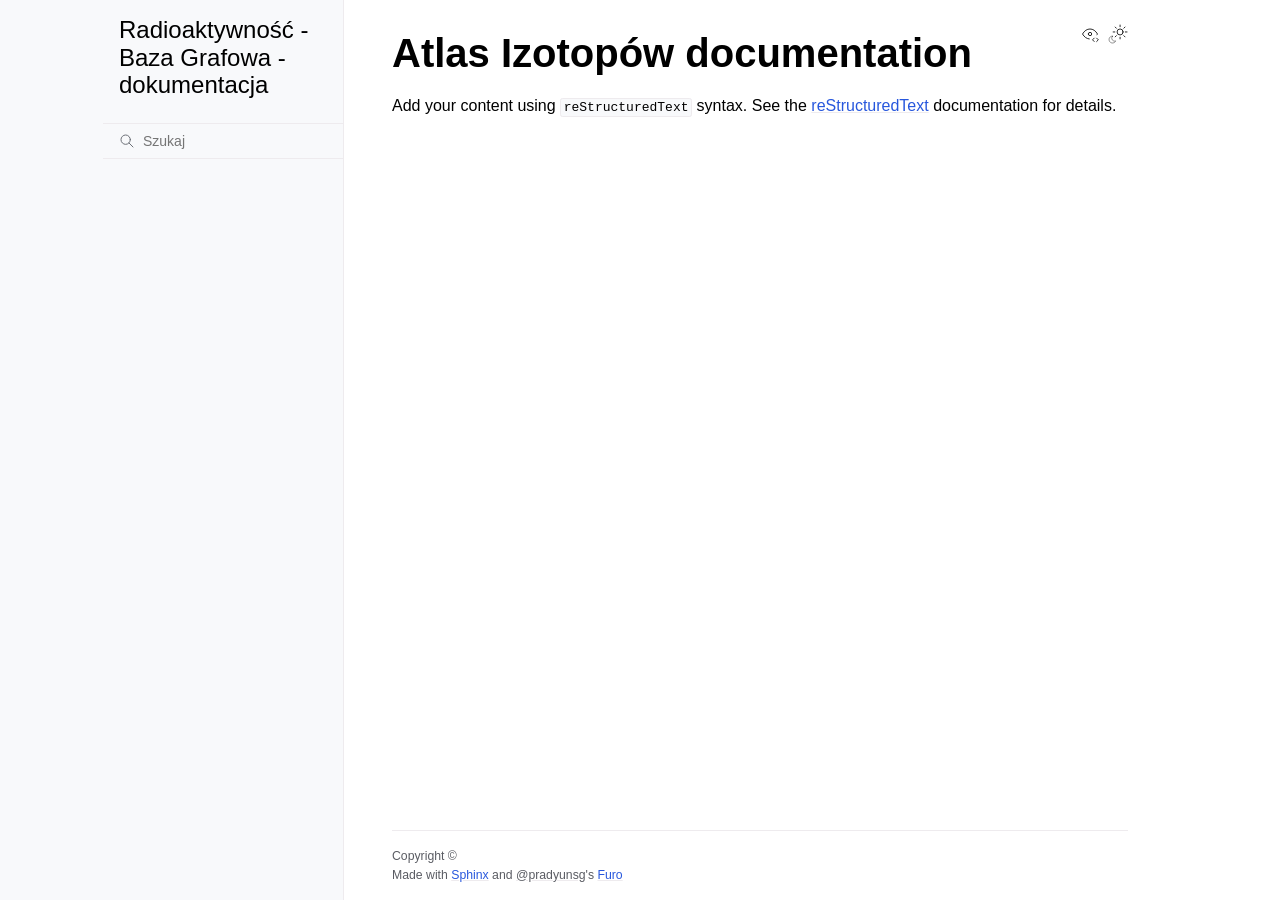
==== index.html @ 54929497 "deploy: 5533848ab4ca572337c0d1904ba1665c0623afcf" ====
<!doctype html>
<html class="no-js" lang="pl" data-content_root="./">
  <head><meta charset="utf-8">
    <meta name="viewport" content="width=device-width,initial-scale=1">
    <meta name="color-scheme" content="light dark"><meta name="viewport" content="width=device-width, initial-scale=1" />
<link rel="index" title="Indeks" href="genindex.html"><link rel="search" title="Szukaj" href="search.html">

    <!-- Generated with Sphinx 9.0.4 and Furo 2025.12.19 -->
        <title>Radioaktywność - Baza Grafowa - dokumentacja</title>
      <link rel="stylesheet" type="text/css" href="_static/pygments.css?v=d111a655" />
    <link rel="stylesheet" type="text/css" href="_static/styles/furo.css?v=7bdb33bb" />
    <link rel="stylesheet" type="text/css" href="_static/sphinx_js.css" />
    <link rel="stylesheet" type="text/css" href="_static/styles/furo-extensions.css?v=8dab3a3b" />
    
    


<style>
  body {
    --color-code-background: #f2f2f2;
  --color-code-foreground: #1e1e1e;
  
  }
  @media not print {
    body[data-theme="dark"] {
      --color-code-background: #202020;
  --color-code-foreground: #d0d0d0;
  
    }
    @media (prefers-color-scheme: dark) {
      body:not([data-theme="light"]) {
        --color-code-background: #202020;
  --color-code-foreground: #d0d0d0;
  
      }
    }
  }
</style></head>
  <body>
    
    <script>
      document.body.dataset.theme = localStorage.getItem("theme") || "auto";
    </script>
    

<svg xmlns="http://www.w3.org/2000/svg" style="display: none;">
  <symbol id="svg-toc" viewBox="0 0 24 24">
    <title>Contents</title>
    <svg stroke="currentColor" fill="currentColor" stroke-width="0" viewBox="0 0 1024 1024">
      <path d="M408 442h480c4.4 0 8-3.6 8-8v-56c0-4.4-3.6-8-8-8H408c-4.4 0-8 3.6-8 8v56c0 4.4 3.6 8 8 8zm-8 204c0 4.4 3.6 8 8 8h480c4.4 0 8-3.6 8-8v-56c0-4.4-3.6-8-8-8H408c-4.4 0-8 3.6-8 8v56zm504-486H120c-4.4 0-8 3.6-8 8v56c0 4.4 3.6 8 8 8h784c4.4 0 8-3.6 8-8v-56c0-4.4-3.6-8-8-8zm0 632H120c-4.4 0-8 3.6-8 8v56c0 4.4 3.6 8 8 8h784c4.4 0 8-3.6 8-8v-56c0-4.4-3.6-8-8-8zM115.4 518.9L271.7 642c5.8 4.6 14.4.5 14.4-6.9V388.9c0-7.4-8.5-11.5-14.4-6.9L115.4 505.1a8.74 8.74 0 0 0 0 13.8z"/>
    </svg>
  </symbol>
  <symbol id="svg-menu" viewBox="0 0 24 24">
    <title>Menu</title>
    <svg xmlns="http://www.w3.org/2000/svg" viewBox="0 0 24 24" fill="none" stroke="currentColor"
      stroke-width="2" stroke-linecap="round" stroke-linejoin="round" class="feather-menu">
      <line x1="3" y1="12" x2="21" y2="12"></line>
      <line x1="3" y1="6" x2="21" y2="6"></line>
      <line x1="3" y1="18" x2="21" y2="18"></line>
    </svg>
  </symbol>
  <symbol id="svg-arrow-right" viewBox="0 0 24 24">
    <title>Expand</title>
    <svg xmlns="http://www.w3.org/2000/svg" viewBox="0 0 24 24" fill="none" stroke="currentColor"
      stroke-width="2" stroke-linecap="round" stroke-linejoin="round" class="feather-chevron-right">
      <polyline points="9 18 15 12 9 6"></polyline>
    </svg>
  </symbol>
  <symbol id="svg-sun" viewBox="0 0 24 24">
    <title>Light mode</title>
    <svg xmlns="http://www.w3.org/2000/svg" viewBox="0 0 24 24" fill="none" stroke="currentColor"
      stroke-width="1" stroke-linecap="round" stroke-linejoin="round" class="feather-sun">
      <circle cx="12" cy="12" r="5"></circle>
      <line x1="12" y1="1" x2="12" y2="3"></line>
      <line x1="12" y1="21" x2="12" y2="23"></line>
      <line x1="4.22" y1="4.22" x2="5.64" y2="5.64"></line>
      <line x1="18.36" y1="18.36" x2="19.78" y2="19.78"></line>
      <line x1="1" y1="12" x2="3" y2="12"></line>
      <line x1="21" y1="12" x2="23" y2="12"></line>
      <line x1="4.22" y1="19.78" x2="5.64" y2="18.36"></line>
      <line x1="18.36" y1="5.64" x2="19.78" y2="4.22"></line>
    </svg>
  </symbol>
  <symbol id="svg-moon" viewBox="0 0 24 24">
    <title>Dark mode</title>
    <svg xmlns="http://www.w3.org/2000/svg" viewBox="0 0 24 24" fill="none" stroke="currentColor"
      stroke-width="1" stroke-linecap="round" stroke-linejoin="round" class="icon-tabler-moon">
      <path stroke="none" d="M0 0h24v24H0z" fill="none" />
      <path d="M12 3c.132 0 .263 0 .393 0a7.5 7.5 0 0 0 7.92 12.446a9 9 0 1 1 -8.313 -12.454z" />
    </svg>
  </symbol>
  <symbol id="svg-sun-with-moon" viewBox="0 0 24 24">
    <title>Auto light/dark, in light mode</title>
    <svg xmlns="http://www.w3.org/2000/svg" viewBox="0 0 24 24" fill="none" stroke="currentColor"
      stroke-width="1" stroke-linecap="round" stroke-linejoin="round"
      class="icon-custom-derived-from-feather-sun-and-tabler-moon">
      <path style="opacity: 50%" d="M 5.411 14.504 C 5.471 14.504 5.532 14.504 5.591 14.504 C 3.639 16.319 4.383 19.569 6.931 20.352 C 7.693 20.586 8.512 20.551 9.25 20.252 C 8.023 23.207 4.056 23.725 2.11 21.184 C 0.166 18.642 1.702 14.949 4.874 14.536 C 5.051 14.512 5.231 14.5 5.411 14.5 L 5.411 14.504 Z"/>
      <line x1="14.5" y1="3.25" x2="14.5" y2="1.25"/>
      <line x1="14.5" y1="15.85" x2="14.5" y2="17.85"/>
      <line x1="10.044" y1="5.094" x2="8.63" y2="3.68"/>
      <line x1="19" y1="14.05" x2="20.414" y2="15.464"/>
      <line x1="8.2" y1="9.55" x2="6.2" y2="9.55"/>
      <line x1="20.8" y1="9.55" x2="22.8" y2="9.55"/>
      <line x1="10.044" y1="14.006" x2="8.63" y2="15.42"/>
      <line x1="19" y1="5.05" x2="20.414" y2="3.636"/>
      <circle cx="14.5" cy="9.55" r="3.6"/>
    </svg>
  </symbol>
  <symbol id="svg-moon-with-sun" viewBox="0 0 24 24">
    <title>Auto light/dark, in dark mode</title>
    <svg xmlns="http://www.w3.org/2000/svg" viewBox="0 0 24 24" fill="none" stroke="currentColor"
      stroke-width="1" stroke-linecap="round" stroke-linejoin="round"
      class="icon-custom-derived-from-feather-sun-and-tabler-moon">
      <path d="M 8.282 7.007 C 8.385 7.007 8.494 7.007 8.595 7.007 C 5.18 10.184 6.481 15.869 10.942 17.24 C 12.275 17.648 13.706 17.589 15 17.066 C 12.851 22.236 5.91 23.143 2.505 18.696 C -0.897 14.249 1.791 7.786 7.342 7.063 C 7.652 7.021 7.965 7 8.282 7 L 8.282 7.007 Z"/>
      <line style="opacity: 50%" x1="18" y1="3.705" x2="18" y2="2.5"/>
      <line style="opacity: 50%" x1="18" y1="11.295" x2="18" y2="12.5"/>
      <line style="opacity: 50%" x1="15.316" y1="4.816" x2="14.464" y2="3.964"/>
      <line style="opacity: 50%" x1="20.711" y1="10.212" x2="21.563" y2="11.063"/>
      <line style="opacity: 50%" x1="14.205" y1="7.5" x2="13.001" y2="7.5"/>
      <line style="opacity: 50%" x1="21.795" y1="7.5" x2="23" y2="7.5"/>
      <line style="opacity: 50%" x1="15.316" y1="10.184" x2="14.464" y2="11.036"/>
      <line style="opacity: 50%" x1="20.711" y1="4.789" x2="21.563" y2="3.937"/>
      <circle style="opacity: 50%" cx="18" cy="7.5" r="2.169"/>
    </svg>
  </symbol>
  <symbol id="svg-pencil" viewBox="0 0 24 24">
    <svg xmlns="http://www.w3.org/2000/svg" viewBox="0 0 24 24" fill="none" stroke="currentColor"
      stroke-width="1" stroke-linecap="round" stroke-linejoin="round" class="icon-tabler-pencil-code">
      <path d="M4 20h4l10.5 -10.5a2.828 2.828 0 1 0 -4 -4l-10.5 10.5v4" />
      <path d="M13.5 6.5l4 4" />
      <path d="M20 21l2 -2l-2 -2" />
      <path d="M17 17l-2 2l2 2" />
    </svg>
  </symbol>
  <symbol id="svg-eye" viewBox="0 0 24 24">
    <svg xmlns="http://www.w3.org/2000/svg" viewBox="0 0 24 24" fill="none" stroke="currentColor"
      stroke-width="1" stroke-linecap="round" stroke-linejoin="round" class="icon-tabler-eye-code">
      <path stroke="none" d="M0 0h24v24H0z" fill="none" />
      <path d="M10 12a2 2 0 1 0 4 0a2 2 0 0 0 -4 0" />
      <path
        d="M11.11 17.958c-3.209 -.307 -5.91 -2.293 -8.11 -5.958c2.4 -4 5.4 -6 9 -6c3.6 0 6.6 2 9 6c-.21 .352 -.427 .688 -.647 1.008" />
      <path d="M20 21l2 -2l-2 -2" />
      <path d="M17 17l-2 2l2 2" />
    </svg>
  </symbol>
</svg>

<input type="checkbox" class="sidebar-toggle" name="__navigation" id="__navigation" aria-label="Toggle site navigation sidebar">
<input type="checkbox" class="sidebar-toggle" name="__toc" id="__toc" aria-label="Toggle table of contents sidebar">
<label class="overlay sidebar-overlay" for="__navigation"></label>
<label class="overlay toc-overlay" for="__toc"></label>

<a class="skip-to-content muted-link" href="#furo-main-content">Skip to content</a>



<div class="page">
  <header class="mobile-header">
    <div class="header-left">
      <label class="nav-overlay-icon" for="__navigation">
        <span class="icon"><svg><use href="#svg-menu"></use></svg></span>
      </label>
    </div>
    <div class="header-center">
      <a href="#"><div class="brand">Radioaktywność - Baza Grafowa  - dokumentacja</div></a>
    </div>
    <div class="header-right">
      <div class="theme-toggle-container theme-toggle-header">
        <button class="theme-toggle" aria-label="Toggle Light / Dark / Auto color theme">
          <svg class="theme-icon-when-auto-light"><use href="#svg-sun-with-moon"></use></svg>
          <svg class="theme-icon-when-auto-dark"><use href="#svg-moon-with-sun"></use></svg>
          <svg class="theme-icon-when-dark"><use href="#svg-moon"></use></svg>
          <svg class="theme-icon-when-light"><use href="#svg-sun"></use></svg>
        </button>
      </div>
      <label class="toc-overlay-icon toc-header-icon no-toc" for="__toc">
        <span class="icon"><svg><use href="#svg-toc"></use></svg></span>
      </label>
    </div>
  </header>
  <aside class="sidebar-drawer">
    <div class="sidebar-container">
      
      <div class="sidebar-sticky"><a class="sidebar-brand" href="#">
  
  <span class="sidebar-brand-text">Radioaktywność - Baza Grafowa  - dokumentacja</span>
  
</a><form class="sidebar-search-container" method="get" action="search.html" role="search">
  <input class="sidebar-search" placeholder="Szukaj" name="q" aria-label="Szukaj">
  <input type="hidden" name="check_keywords" value="yes">
  <input type="hidden" name="area" value="default">
</form>
<div id="searchbox"></div><div class="sidebar-scroll"><div class="sidebar-tree">
  
</div>
</div>

      </div>
      
    </div>
  </aside>
  <div class="main">
    <div class="content">
      <div class="article-container">
        <a href="#" class="back-to-top muted-link">
          <svg xmlns="http://www.w3.org/2000/svg" viewBox="0 0 24 24">
            <path d="M13 20h-2V8l-5.5 5.5-1.42-1.42L12 4.16l7.92 7.92-1.42 1.42L13 8v12z"></path>
          </svg>
          <span>Back to top</span>
        </a>
        <div class="content-icon-container">
          <div class="view-this-page">
  <a class="muted-link" href="_sources/index.rst.txt" title="View this page">
    <svg><use href="#svg-eye"></use></svg>
    <span class="visually-hidden">View this page</span>
  </a>
</div>
<div class="theme-toggle-container theme-toggle-content">
            <button class="theme-toggle" aria-label="Toggle Light / Dark / Auto color theme">
              <svg class="theme-icon-when-auto-light"><use href="#svg-sun-with-moon"></use></svg>
              <svg class="theme-icon-when-auto-dark"><use href="#svg-moon-with-sun"></use></svg>
              <svg class="theme-icon-when-dark"><use href="#svg-moon"></use></svg>
              <svg class="theme-icon-when-light"><use href="#svg-sun"></use></svg>
            </button>
          </div>
          <label class="toc-overlay-icon toc-content-icon no-toc" for="__toc">
            <span class="icon"><svg><use href="#svg-toc"></use></svg></span>
          </label>
        </div>
        <article role="main" id="furo-main-content">
          <section id="atlas-izotopow-documentation">
<h1>Atlas Izotopów documentation<a class="headerlink" href="#atlas-izotopow-documentation" title="Link to this heading">¶</a></h1>
<p>Add your content using <code class="docutils literal notranslate"><span class="pre">reStructuredText</span></code> syntax. See the
<a class="reference external" href="https://www.sphinx-doc.org/en/master/usage/restructuredtext/index.html">reStructuredText</a>
documentation for details.</p>
<div class="toctree-wrapper compound">
</div>
</section>

        </article>
      </div>
      <footer>
        
        <div class="related-pages">
          
          
        </div>
        <div class="bottom-of-page">
          <div class="left-details">
            <div class="copyright">
                Copyright &#169; 
            </div>
            Made with <a href="https://www.sphinx-doc.org/">Sphinx</a> and <a class="muted-link" href="https://pradyunsg.me">@pradyunsg</a>'s
            
            <a href="https://github.com/pradyunsg/furo">Furo</a>
            
          </div>
          <div class="right-details">
            
          </div>
        </div>
        
      </footer>
    </div>
    <aside class="toc-drawer no-toc">
      
      
      
    </aside>
  </div>
</div><script src="_static/documentation_options.js?v=9893e7ba"></script>
    <script src="_static/doctools.js?v=fd6eb6e6"></script>
    <script src="_static/sphinx_highlight.js?v=6ffebe34"></script>
    <script src="_static/scripts/furo.js?v=46bd48cc"></script>
    <script src="_static/translations.js?v=2827c288"></script>
    </body>
</html>
---- _static/pygments.css ----
.highlight pre { line-height: 125%; }
.highlight td.linenos .normal { color: inherit; background-color: transparent; padding-left: 5px; padding-right: 5px; }
.highlight span.linenos { color: inherit; background-color: transparent; padding-left: 5px; padding-right: 5px; }
.highlight td.linenos .special { color: #000000; background-color: #ffffc0; padding-left: 5px; padding-right: 5px; }
.highlight span.linenos.special { color: #000000; background-color: #ffffc0; padding-left: 5px; padding-right: 5px; }
.highlight .hll { background-color: #fdf2e2 }
.highlight { background: #f2f2f2; color: #1E1E1E }
.highlight .c { color: #515151 } /* Comment */
.highlight .err { color: #D71835 } /* Error */
.highlight .k { color: #8045E5 } /* Keyword */
.highlight .l { color: #7F4707 } /* Literal */
.highlight .n { color: #1E1E1E } /* Name */
.highlight .o { color: #163 } /* Operator */
.highlight .p { color: #1E1E1E } /* Punctuation */
.highlight .ch { color: #515151 } /* Comment.Hashbang */
.highlight .cm { color: #515151 } /* Comment.Multiline */
.highlight .cp { color: #515151 } /* Comment.Preproc */
.highlight .cpf { color: #515151 } /* Comment.PreprocFile */
.highlight .c1 { color: #515151 } /* Comment.Single */
.highlight .cs { color: #515151 } /* Comment.Special */
.highlight .gd { color: #00749C } /* Generic.Deleted */
.highlight .ge { font-style: italic } /* Generic.Emph */
.highlight .gh { color: #00749C } /* Generic.Heading */
.highlight .gs { font-weight: bold } /* Generic.Strong */
.highlight .gu { color: #00749C } /* Generic.Subheading */
.highlight .kc { color: #8045E5 } /* Keyword.Constant */
.highlight .kd { color: #8045E5 } /* Keyword.Declaration */
.highlight .kn { color: #8045E5 } /* Keyword.Namespace */
.highlight .kp { color: #8045E5 } /* Keyword.Pseudo */
.highlight .kr { color: #8045E5 } /* Keyword.Reserved */
.highlight .kt { color: #7F4707 } /* Keyword.Type */
.highlight .ld { color: #7F4707 } /* Literal.Date */
.highlight .m { color: #7F4707 } /* Literal.Number */
.highlight .s { color: #163 } /* Literal.String */
.highlight .na { color: #7F4707 } /* Name.Attribute */
.highlight .nb { color: #7F4707 } /* Name.Builtin */
.highlight .nc { color: #00749C } /* Name.Class */
.highlight .no { color: #00749C } /* Name.Constant */
.highlight .nd { color: #7F4707 } /* Name.Decorator */
.highlight .ni { color: #163 } /* Name.Entity */
.highlight .ne { color: #8045E5 } /* Name.Exception */
.highlight .nf { color: #00749C } /* Name.Function */
.highlight .nl { color: #7F4707 } /* Name.Label */
.highlight .nn { color: #1E1E1E } /* Name.Namespace */
.highlight .nx { color: #1E1E1E } /* Name.Other */
.highlight .py { color: #00749C } /* Name.Property */
.highlight .nt { color: #00749C } /* Name.Tag */
.highlight .nv { color: #D71835 } /* Name.Variable */
.highlight .ow { color: #8045E5 } /* Operator.Word */
.highlight .pm { color: #1E1E1E } /* Punctuation.Marker */
.highlight .w { color: #1E1E1E } /* Text.Whitespace */
.highlight .mb { color: #7F4707 } /* Literal.Number.Bin */
.highlight .mf { color: #7F4707 } /* Literal.Number.Float */
.highlight .mh { color: #7F4707 } /* Literal.Number.Hex */
.highlight .mi { color: #7F4707 } /* Literal.Number.Integer */
.highlight .mo { color: #7F4707 } /* Literal.Number.Oct */
.highlight .sa { color: #163 } /* Literal.String.Affix */
.highlight .sb { color: #163 } /* Literal.String.Backtick */
.highlight .sc { color: #163 } /* Literal.String.Char */
.highlight .dl { color: #163 } /* Literal.String.Delimiter */
.highlight .sd { color: #163 } /* Literal.String.Doc */
.highlight .s2 { color: #163 } /* Literal.String.Double */
.highlight .se { color: #163 } /* Literal.String.Escape */
.highlight .sh { color: #163 } /* Literal.String.Heredoc */
.highlight .si { color: #163 } /* Literal.String.Interpol */
.highlight .sx { color: #163 } /* Literal.String.Other */
.highlight .sr { color: #D71835 } /* Literal.String.Regex */
.highlight .s1 { color: #163 } /* Literal.String.Single */
.highlight .ss { color: #00749C } /* Literal.String.Symbol */
.highlight .bp { color: #7F4707 } /* Name.Builtin.Pseudo */
.highlight .fm { color: #00749C } /* Name.Function.Magic */
.highlight .vc { color: #D71835 } /* Name.Variable.Class */
.highlight .vg { color: #D71835 } /* Name.Variable.Global */
.highlight .vi { color: #D71835 } /* Name.Variable.Instance */
.highlight .vm { color: #7F4707 } /* Name.Variable.Magic */
.highlight .il { color: #7F4707 } /* Literal.Number.Integer.Long */
@media not print {
body[data-theme="dark"] .highlight pre { line-height: 125%; }
body[data-theme="dark"] .highlight td.linenos .normal { color: #aaaaaa; background-color: transparent; padding-left: 5px; padding-right: 5px; }
body[data-theme="dark"] .highlight span.linenos { color: #aaaaaa; background-color: transparent; padding-left: 5px; padding-right: 5px; }
body[data-theme="dark"] .highlight td.linenos .special { color: #000000; background-color: #ffffc0; padding-left: 5px; padding-right: 5px; }
body[data-theme="dark"] .highlight span.linenos.special { color: #000000; background-color: #ffffc0; padding-left: 5px; padding-right: 5px; }
body[data-theme="dark"] .highlight .hll { background-color: #404040 }
body[data-theme="dark"] .highlight { background: #202020; color: #D0D0D0 }
body[data-theme="dark"] .highlight .c { color: #ABABAB; font-style: italic } /* Comment */
body[data-theme="dark"] .highlight .err { color: #A61717; background-color: #E3D2D2 } /* Error */
body[data-theme="dark"] .highlight .esc { color: #D0D0D0 } /* Escape */
body[data-theme="dark"] .highlight .g { color: #D0D0D0 } /* Generic */
body[data-theme="dark"] .highlight .k { color: #6EBF26; font-weight: bold } /* Keyword */
body[data-theme="dark"] .highlight .l { color: #D0D0D0 } /* Literal */
body[data-theme="dark"] .highlight .n { color: #D0D0D0 } /* Name */
body[data-theme="dark"] .highlight .o { color: #D0D0D0 } /* Operator */
body[data-theme="dark"] .highlight .x { color: #D0D0D0 } /* Other */
body[data-theme="dark"] .highlight .p { color: #D0D0D0 } /* Punctuation */
body[data-theme="dark"] .highlight .ch { color: #ABABAB; font-style: italic } /* Comment.Hashbang */
body[data-theme="dark"] .highlight .cm { color: #ABABAB; font-style: italic } /* Comment.Multiline */
body[data-theme="dark"] .highlight .cp { color: #FF3A3A; font-weight: bold } /* Comment.Preproc */
body[data-theme="dark"] .highlight .cpf { color: #ABABAB; font-style: italic } /* Comment.PreprocFile */
body[data-theme="dark"] .highlight .c1 { color: #ABABAB; font-style: italic } /* Comment.Single */
body[data-theme="dark"] .highlight .cs { color: #E50808; font-weight: bold; background-color: #520000 } /* Comment.Special */
body[data-theme="dark"] .highlight .gd { color: #FF3A3A } /* Generic.Deleted */
body[data-theme="dark"] .highlight .ge { color: #D0D0D0; font-style: italic } /* Generic.Emph */
body[data-theme="dark"] .highlight .ges { color: #D0D0D0; font-weight: bold; font-style: italic } /* Generic.EmphStrong */
body[data-theme="dark"] .highlight .gr { color: #FF3A3A } /* Generic.Error */
body[data-theme="dark"] .highlight .gh { color: #FFF; font-weight: bold } /* Generic.Heading */
body[data-theme="dark"] .highlight .gi { color: #589819 } /* Generic.Inserted */
body[data-theme="dark"] .highlight .go { color: #CCC } /* Generic.Output */
body[data-theme="dark"] .highlight .gp { color: #AAA } /* Generic.Prompt */
body[data-theme="dark"] .highlight .gs { color: #D0D0D0; font-weight: bold } /* Generic.Strong */
body[data-theme="dark"] .highlight .gu { color: #FFF; text-decoration: underline } /* Generic.Subheading */
body[data-theme="dark"] .highlight .gt { color: #FF3A3A } /* Generic.Traceback */
body[data-theme="dark"] .highlight .kc { color: #6EBF26; font-weight: bold } /* Keyword.Constant */
body[data-theme="dark"] .highlight .kd { color: #6EBF26; font-weight: bold } /* Keyword.Declaration */
body[data-theme="dark"] .highlight .kn { color: #6EBF26; font-weight: bold } /* Keyword.Namespace */
body[data-theme="dark"] .highlight .kp { color: #6EBF26 } /* Keyword.Pseudo */
body[data-theme="dark"] .highlight .kr { color: #6EBF26; font-weight: bold } /* Keyword.Reserved */
body[data-theme="dark"] .highlight .kt { color: #6EBF26; font-weight: bold } /* Keyword.Type */
body[data-theme="dark"] .highlight .ld { color: #D0D0D0 } /* Literal.Date */
body[data-theme="dark"] .highlight .m { color: #51B2FD } /* Literal.Number */
body[data-theme="dark"] .highlight .s { color: #ED9D13 } /* Literal.String */
body[data-theme="dark"] .highlight .na { color: #BBB } /* Name.Attribute */
body[data-theme="dark"] .highlight .nb { color: #2FBCCD } /* Name.Builtin */
body[data-theme="dark"] .highlight .nc { color: #71ADFF; text-decoration: underline } /* Name.Class */
body[data-theme="dark"] .highlight .no { color: #40FFFF } /* Name.Constant */
body[data-theme="dark"] .highlight .nd { color: #FFA500 } /* Name.Decorator */
body[data-theme="dark"] .highlight .ni { color: #D0D0D0 } /* Name.Entity */
body[data-theme="dark"] .highlight .ne { color: #BBB } /* Name.Exception */
body[data-theme="dark"] .highlight .nf { color: #71ADFF } /* Name.Function */
body[data-theme="dark"] .highlight .nl { color: #D0D0D0 } /* Name.Label */
body[data-theme="dark"] .highlight .nn { color: #71ADFF; text-decoration: underline } /* Name.Namespace */
body[data-theme="dark"] .highlight .nx { color: #D0D0D0 } /* Name.Other */
body[data-theme="dark"] .highlight .py { color: #D0D0D0 } /* Name.Property */
body[data-theme="dark"] .highlight .nt { color: #6EBF26; font-weight: bold } /* Name.Tag */
body[data-theme="dark"] .highlight .nv { color: #40FFFF } /* Name.Variable */
body[data-theme="dark"] .highlight .ow { color: #6EBF26; font-weight: bold } /* Operator.Word */
body[data-theme="dark"] .highlight .pm { color: #D0D0D0 } /* Punctuation.Marker */
body[data-theme="dark"] .highlight .w { color: #666 } /* Text.Whitespace */
body[data-theme="dark"] .highlight .mb { color: #51B2FD } /* Literal.Number.Bin */
body[data-theme="dark"] .highlight .mf { color: #51B2FD } /* Literal.Number.Float */
body[data-theme="dark"] .highlight .mh { color: #51B2FD } /* Literal.Number.Hex */
body[data-theme="dark"] .highlight .mi { color: #51B2FD } /* Literal.Number.Integer */
body[data-theme="dark"] .highlight .mo { color: #51B2FD } /* Literal.Number.Oct */
body[data-theme="dark"] .highlight .sa { color: #ED9D13 } /* Literal.String.Affix */
body[data-theme="dark"] .highlight .sb { color: #ED9D13 } /* Literal.String.Backtick */
body[data-theme="dark"] .highlight .sc { color: #ED9D13 } /* Literal.String.Char */
body[data-theme="dark"] .highlight .dl { color: #ED9D13 } /* Literal.String.Delimiter */
body[data-theme="dark"] .highlight .sd { color: #ED9D13 } /* Literal.String.Doc */
body[data-theme="dark"] .highlight .s2 { color: #ED9D13 } /* Literal.String.Double */
body[data-theme="dark"] .highlight .se { color: #ED9D13 } /* Literal.String.Escape */
body[data-theme="dark"] .highlight .sh { color: #ED9D13 } /* Literal.String.Heredoc */
body[data-theme="dark"] .highlight .si { color: #ED9D13 } /* Literal.String.Interpol */
body[data-theme="dark"] .highlight .sx { color: #FFA500 } /* Literal.String.Other */
body[data-theme="dark"] .highlight .sr { color: #ED9D13 } /* Literal.String.Regex */
body[data-theme="dark"] .highlight .s1 { color: #ED9D13 } /* Literal.String.Single */
body[data-theme="dark"] .highlight .ss { color: #ED9D13 } /* Literal.String.Symbol */
body[data-theme="dark"] .highlight .bp { color: #2FBCCD } /* Name.Builtin.Pseudo */
body[data-theme="dark"] .highlight .fm { color: #71ADFF } /* Name.Function.Magic */
body[data-theme="dark"] .highlight .vc { color: #40FFFF } /* Name.Variable.Class */
body[data-theme="dark"] .highlight .vg { color: #40FFFF } /* Name.Variable.Global */
body[data-theme="dark"] .highlight .vi { color: #40FFFF } /* Name.Variable.Instance */
body[data-theme="dark"] .highlight .vm { color: #40FFFF } /* Name.Variable.Magic */
body[data-theme="dark"] .highlight .il { color: #51B2FD } /* Literal.Number.Integer.Long */
@media (prefers-color-scheme: dark) {
body:not([data-theme="light"]) .highlight pre { line-height: 125%; }
body:not([data-theme="light"]) .highlight td.linenos .normal { color: #aaaaaa; background-color: transparent; padding-left: 5px; padding-right: 5px; }
body:not([data-theme="light"]) .highlight span.linenos { color: #aaaaaa; background-color: transparent; padding-left: 5px; padding-right: 5px; }
body:not([data-theme="light"]) .highlight td.linenos .special { color: #000000; background-color: #ffffc0; padding-left: 5px; padding-right: 5px; }
body:not([data-theme="light"]) .highlight span.linenos.special { color: #000000; background-color: #ffffc0; padding-left: 5px; padding-right: 5px; }
body:not([data-theme="light"]) .highlight .hll { background-color: #404040 }
body:not([data-theme="light"]) .highlight { background: #202020; color: #D0D0D0 }
body:not([data-theme="light"]) .highlight .c { color: #ABABAB; font-style: italic } /* Comment */
body:not([data-theme="light"]) .highlight .err { color: #A61717; background-color: #E3D2D2 } /* Error */
body:not([data-theme="light"]) .highlight .esc { color: #D0D0D0 } /* Escape */
body:not([data-theme="light"]) .highlight .g { color: #D0D0D0 } /* Generic */
body:not([data-theme="light"]) .highlight .k { color: #6EBF26; font-weight: bold } /* Keyword */
body:not([data-theme="light"]) .highlight .l { color: #D0D0D0 } /* Literal */
body:not([data-theme="light"]) .highlight .n { color: #D0D0D0 } /* Name */
body:not([data-theme="light"]) .highlight .o { color: #D0D0D0 } /* Operator */
body:not([data-theme="light"]) .highlight .x { color: #D0D0D0 } /* Other */
body:not([data-theme="light"]) .highlight .p { color: #D0D0D0 } /* Punctuation */
body:not([data-theme="light"]) .highlight .ch { color: #ABABAB; font-style: italic } /* Comment.Hashbang */
body:not([data-theme="light"]) .highlight .cm { color: #ABABAB; font-style: italic } /* Comment.Multiline */
body:not([data-theme="light"]) .highlight .cp { color: #FF3A3A; font-weight: bold } /* Comment.Preproc */
body:not([data-theme="light"]) .highlight .cpf { color: #ABABAB; font-style: italic } /* Comment.PreprocFile */
body:not([data-theme="light"]) .highlight .c1 { color: #ABABAB; font-style: italic } /* Comment.Single */
body:not([data-theme="light"]) .highlight .cs { color: #E50808; font-weight: bold; background-color: #520000 } /* Comment.Special */
body:not([data-theme="light"]) .highlight .gd { color: #FF3A3A } /* Generic.Deleted */
body:not([data-theme="light"]) .highlight .ge { color: #D0D0D0; font-style: italic } /* Generic.Emph */
body:not([data-theme="light"]) .highlight .ges { color: #D0D0D0; font-weight: bold; font-style: italic } /* Generic.EmphStrong */
body:not([data-theme="light"]) .highlight .gr { color: #FF3A3A } /* Generic.Error */
body:not([data-theme="light"]) .highlight .gh { color: #FFF; font-weight: bold } /* Generic.Heading */
body:not([data-theme="light"]) .highlight .gi { color: #589819 } /* Generic.Inserted */
body:not([data-theme="light"]) .highlight .go { color: #CCC } /* Generic.Output */
body:not([data-theme="light"]) .highlight .gp { color: #AAA } /* Generic.Prompt */
body:not([data-theme="light"]) .highlight .gs { color: #D0D0D0; font-weight: bold } /* Generic.Strong */
body:not([data-theme="light"]) .highlight .gu { color: #FFF; text-decoration: underline } /* Generic.Subheading */
body:not([data-theme="light"]) .highlight .gt { color: #FF3A3A } /* Generic.Traceback */
body:not([data-theme="light"]) .highlight .kc { color: #6EBF26; font-weight: bold } /* Keyword.Constant */
body:not([data-theme="light"]) .highlight .kd { color: #6EBF26; font-weight: bold } /* Keyword.Declaration */
body:not([data-theme="light"]) .highlight .kn { color: #6EBF26; font-weight: bold } /* Keyword.Namespace */
body:not([data-theme="light"]) .highlight .kp { color: #6EBF26 } /* Keyword.Pseudo */
body:not([data-theme="light"]) .highlight .kr { color: #6EBF26; font-weight: bold } /* Keyword.Reserved */
body:not([data-theme="light"]) .highlight .kt { color: #6EBF26; font-weight: bold } /* Keyword.Type */
body:not([data-theme="light"]) .highlight .ld { color: #D0D0D0 } /* Literal.Date */
body:not([data-theme="light"]) .highlight .m { color: #51B2FD } /* Literal.Number */
body:not([data-theme="light"]) .highlight .s { color: #ED9D13 } /* Literal.String */
body:not([data-theme="light"]) .highlight .na { color: #BBB } /* Name.Attribute */
body:not([data-theme="light"]) .highlight .nb { color: #2FBCCD } /* Name.Builtin */
body:not([data-theme="light"]) .highlight .nc { color: #71ADFF; text-decoration: underline } /* Name.Class */
body:not([data-theme="light"]) .highlight .no { color: #40FFFF } /* Name.Constant */
body:not([data-theme="light"]) .highlight .nd { color: #FFA500 } /* Name.Decorator */
body:not([data-theme="light"]) .highlight .ni { color: #D0D0D0 } /* Name.Entity */
body:not([data-theme="light"]) .highlight .ne { color: #BBB } /* Name.Exception */
body:not([data-theme="light"]) .highlight .nf { color: #71ADFF } /* Name.Function */
body:not([data-theme="light"]) .highlight .nl { color: #D0D0D0 } /* Name.Label */
body:not([data-theme="light"]) .highlight .nn { color: #71ADFF; text-decoration: underline } /* Name.Namespace */
body:not([data-theme="light"]) .highlight .nx { color: #D0D0D0 } /* Name.Other */
body:not([data-theme="light"]) .highlight .py { color: #D0D0D0 } /* Name.Property */
body:not([data-theme="light"]) .highlight .nt { color: #6EBF26; font-weight: bold } /* Name.Tag */
body:not([data-theme="light"]) .highlight .nv { color: #40FFFF } /* Name.Variable */
body:not([data-theme="light"]) .highlight .ow { color: #6EBF26; font-weight: bold } /* Operator.Word */
body:not([data-theme="light"]) .highlight .pm { color: #D0D0D0 } /* Punctuation.Marker */
body:not([data-theme="light"]) .highlight .w { color: #666 } /* Text.Whitespace */
body:not([data-theme="light"]) .highlight .mb { color: #51B2FD } /* Literal.Number.Bin */
body:not([data-theme="light"]) .highlight .mf { color: #51B2FD } /* Literal.Number.Float */
body:not([data-theme="light"]) .highlight .mh { color: #51B2FD } /* Literal.Number.Hex */
body:not([data-theme="light"]) .highlight .mi { color: #51B2FD } /* Literal.Number.Integer */
body:not([data-theme="light"]) .highlight .mo { color: #51B2FD } /* Literal.Number.Oct */
body:not([data-theme="light"]) .highlight .sa { color: #ED9D13 } /* Literal.String.Affix */
body:not([data-theme="light"]) .highlight .sb { color: #ED9D13 } /* Literal.String.Backtick */
body:not([data-theme="light"]) .highlight .sc { color: #ED9D13 } /* Literal.String.Char */
body:not([data-theme="light"]) .highlight .dl { color: #ED9D13 } /* Literal.String.Delimiter */
body:not([data-theme="light"]) .highlight .sd { color: #ED9D13 } /* Literal.String.Doc */
body:not([data-theme="light"]) .highlight .s2 { color: #ED9D13 } /* Literal.String.Double */
body:not([data-theme="light"]) .highlight .se { color: #ED9D13 } /* Literal.String.Escape */
body:not([data-theme="light"]) .highlight .sh { color: #ED9D13 } /* Literal.String.Heredoc */
body:not([data-theme="light"]) .highlight .si { color: #ED9D13 } /* Literal.String.Interpol */
body:not([data-theme="light"]) .highlight .sx { color: #FFA500 } /* Literal.String.Other */
body:not([data-theme="light"]) .highlight .sr { color: #ED9D13 } /* Literal.String.Regex */
body:not([data-theme="light"]) .highlight .s1 { color: #ED9D13 } /* Literal.String.Single */
body:not([data-theme="light"]) .highlight .ss { color: #ED9D13 } /* Literal.String.Symbol */
body:not([data-theme="light"]) .highlight .bp { color: #2FBCCD } /* Name.Builtin.Pseudo */
body:not([data-theme="light"]) .highlight .fm { color: #71ADFF } /* Name.Function.Magic */
body:not([data-theme="light"]) .highlight .vc { color: #40FFFF } /* Name.Variable.Class */
body:not([data-theme="light"]) .highlight .vg { color: #40FFFF } /* Name.Variable.Global */
body:not([data-theme="light"]) .highlight .vi { color: #40FFFF } /* Name.Variable.Instance */
body:not([data-theme="light"]) .highlight .vm { color: #40FFFF } /* Name.Variable.Magic */
body:not([data-theme="light"]) .highlight .il { color: #51B2FD } /* Literal.Number.Integer.Long */
}
}
---- _static/styles/furo-extensions.css ----
#furo-sidebar-ad-placement{padding:var(--sidebar-item-spacing-vertical) var(--sidebar-item-spacing-horizontal)}#furo-sidebar-ad-placement .ethical-sidebar{background:var(--color-background-secondary);border:none;box-shadow:none}#furo-sidebar-ad-placement .ethical-sidebar:hover{background:var(--color-background-hover)}#furo-sidebar-ad-placement .ethical-sidebar a{color:var(--color-foreground-primary)}#furo-sidebar-ad-placement .ethical-callout a{color:var(--color-foreground-secondary)!important}#furo-readthedocs-versions{background:transparent;display:block;position:static;width:100%}#furo-readthedocs-versions .rst-versions{background:#1a1c1e}#furo-readthedocs-versions .rst-current-version{background:var(--color-sidebar-item-background);cursor:unset}#furo-readthedocs-versions .rst-current-version:hover{background:var(--color-sidebar-item-background)}#furo-readthedocs-versions .rst-current-version .fa-book{color:var(--color-foreground-primary)}#furo-readthedocs-versions>.rst-other-versions{padding:0}#furo-readthedocs-versions>.rst-other-versions small{opacity:1}#furo-readthedocs-versions .injected .rst-versions{position:unset}#furo-readthedocs-versions:focus-within,#furo-readthedocs-versions:hover{box-shadow:0 0 0 1px var(--color-sidebar-background-border)}#furo-readthedocs-versions:focus-within .rst-current-version,#furo-readthedocs-versions:hover .rst-current-version{background:#1a1c1e;font-size:inherit;height:auto;line-height:inherit;padding:12px;text-align:right}#furo-readthedocs-versions:focus-within .rst-current-version .fa-book,#furo-readthedocs-versions:hover .rst-current-version .fa-book{color:#fff;float:left}#furo-readthedocs-versions:focus-within .fa-caret-down,#furo-readthedocs-versions:hover .fa-caret-down{display:none}#furo-readthedocs-versions:focus-within .injected,#furo-readthedocs-versions:focus-within .rst-current-version,#furo-readthedocs-versions:focus-within .rst-other-versions,#furo-readthedocs-versions:hover .injected,#furo-readthedocs-versions:hover .rst-current-version,#furo-readthedocs-versions:hover .rst-other-versions{display:block}#furo-readthedocs-versions:focus-within>.rst-current-version,#furo-readthedocs-versions:hover>.rst-current-version{display:none}.highlight:hover button.copybtn{color:var(--color-code-foreground)}.highlight button.copybtn{align-items:center;background-color:var(--color-code-background);border:none;color:var(--color-background-item);cursor:pointer;height:1.25em;right:.5rem;top:.625rem;transition:color .3s,opacity .3s;width:1.25em}.highlight button.copybtn:hover{background-color:var(--color-code-background);color:var(--color-brand-content)}.highlight button.copybtn:after{background-color:transparent;color:var(--color-code-foreground);display:none}.highlight button.copybtn.success{color:#22863a;transition:color 0s}.highlight button.copybtn.success:after{display:block}.highlight button.copybtn svg{padding:0}body{--sd-color-primary:var(--color-brand-primary);--sd-color-primary-highlight:var(--color-brand-content);--sd-color-primary-text:var(--color-background-primary);--sd-color-shadow:rgba(0,0,0,.05);--sd-color-card-border:var(--color-card-border);--sd-color-card-border-hover:var(--color-brand-content);--sd-color-card-background:var(--color-card-background);--sd-color-card-text:var(--color-foreground-primary);--sd-color-card-header:var(--color-card-marginals-background);--sd-color-card-footer:var(--color-card-marginals-background);--sd-color-tabs-label-active:var(--color-brand-content);--sd-color-tabs-label-hover:var(--color-foreground-muted);--sd-color-tabs-label-inactive:var(--color-foreground-muted);--sd-color-tabs-underline-active:var(--color-brand-content);--sd-color-tabs-underline-hover:var(--color-foreground-border);--sd-color-tabs-underline-inactive:var(--color-background-border);--sd-color-tabs-overline:var(--color-background-border);--sd-color-tabs-underline:var(--color-background-border)}.sd-tab-content{box-shadow:0 -2px var(--sd-color-tabs-overline),0 1px var(--sd-color-tabs-underline)}.sd-card{box-shadow:0 .1rem .25rem var(--sd-color-shadow),0 0 .0625rem rgba(0,0,0,.1)}.sd-shadow-sm{box-shadow:0 .1rem .25rem var(--sd-color-shadow),0 0 .0625rem rgba(0,0,0,.1)!important}.sd-shadow-md{box-shadow:0 .3rem .75rem var(--sd-color-shadow),0 0 .0625rem rgba(0,0,0,.1)!important}.sd-shadow-lg{box-shadow:0 .6rem 1.5rem var(--sd-color-shadow),0 0 .0625rem rgba(0,0,0,.1)!important}.sd-card-hover:hover{transform:none}.sd-cards-carousel{gap:.25rem;padding:.25rem}body{--tabs--label-text:var(--color-foreground-muted);--tabs--label-text--hover:var(--color-foreground-muted);--tabs--label-text--active:var(--color-brand-content);--tabs--label-text--active--hover:var(--color-brand-content);--tabs--label-background:transparent;--tabs--label-background--hover:transparent;--tabs--label-background--active:transparent;--tabs--label-background--active--hover:transparent;--tabs--padding-x:0.25em;--tabs--margin-x:1em;--tabs--border:var(--color-background-border);--tabs--label-border:transparent;--tabs--label-border--hover:var(--color-foreground-muted);--tabs--label-border--active:var(--color-brand-content);--tabs--label-border--active--hover:var(--color-brand-content)}[role=main] .container{max-width:none;padding-left:0;padding-right:0}.shadow.docutils{border:none;box-shadow:0 .2rem .5rem rgba(0,0,0,.05),0 0 .0625rem rgba(0,0,0,.1)!important}.sphinx-bs .card{background-color:var(--color-background-secondary);color:var(--color-foreground)}
/*# sourceMappingURL=furo-extensions.css.map*/
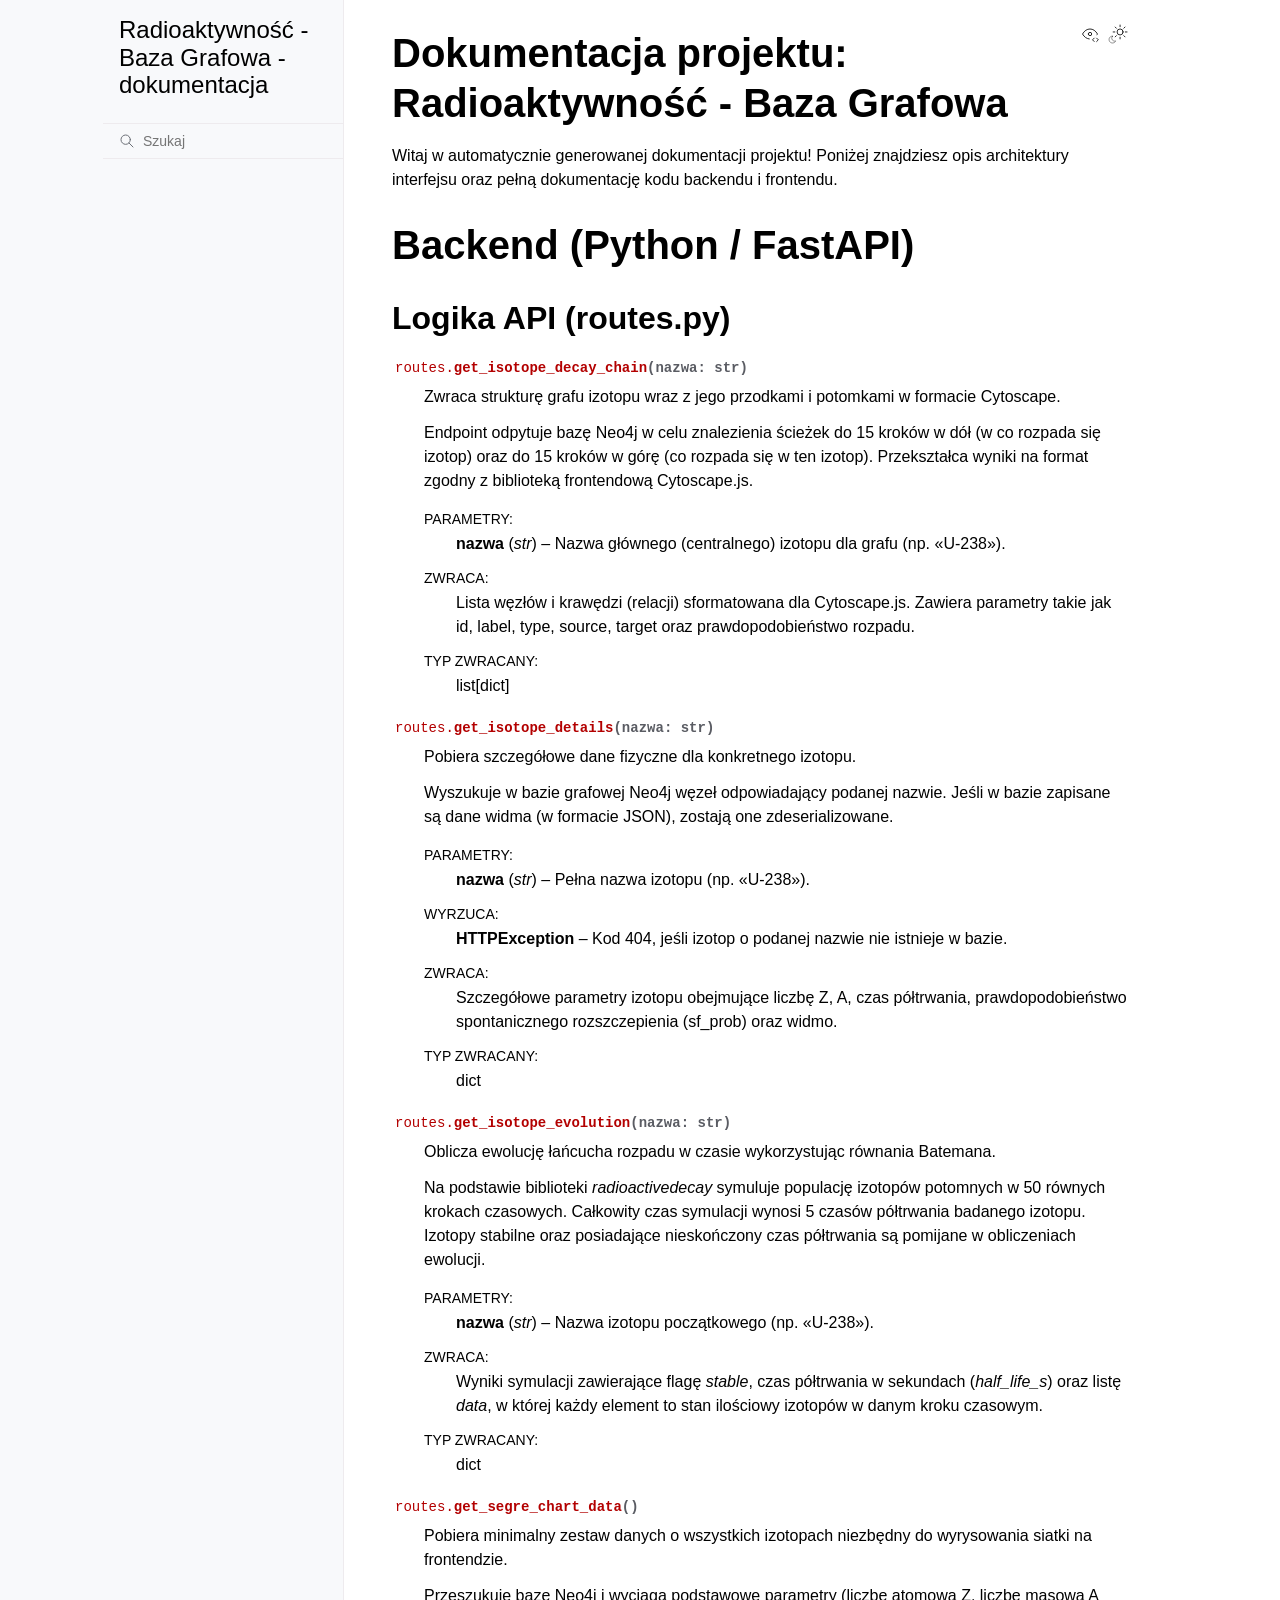
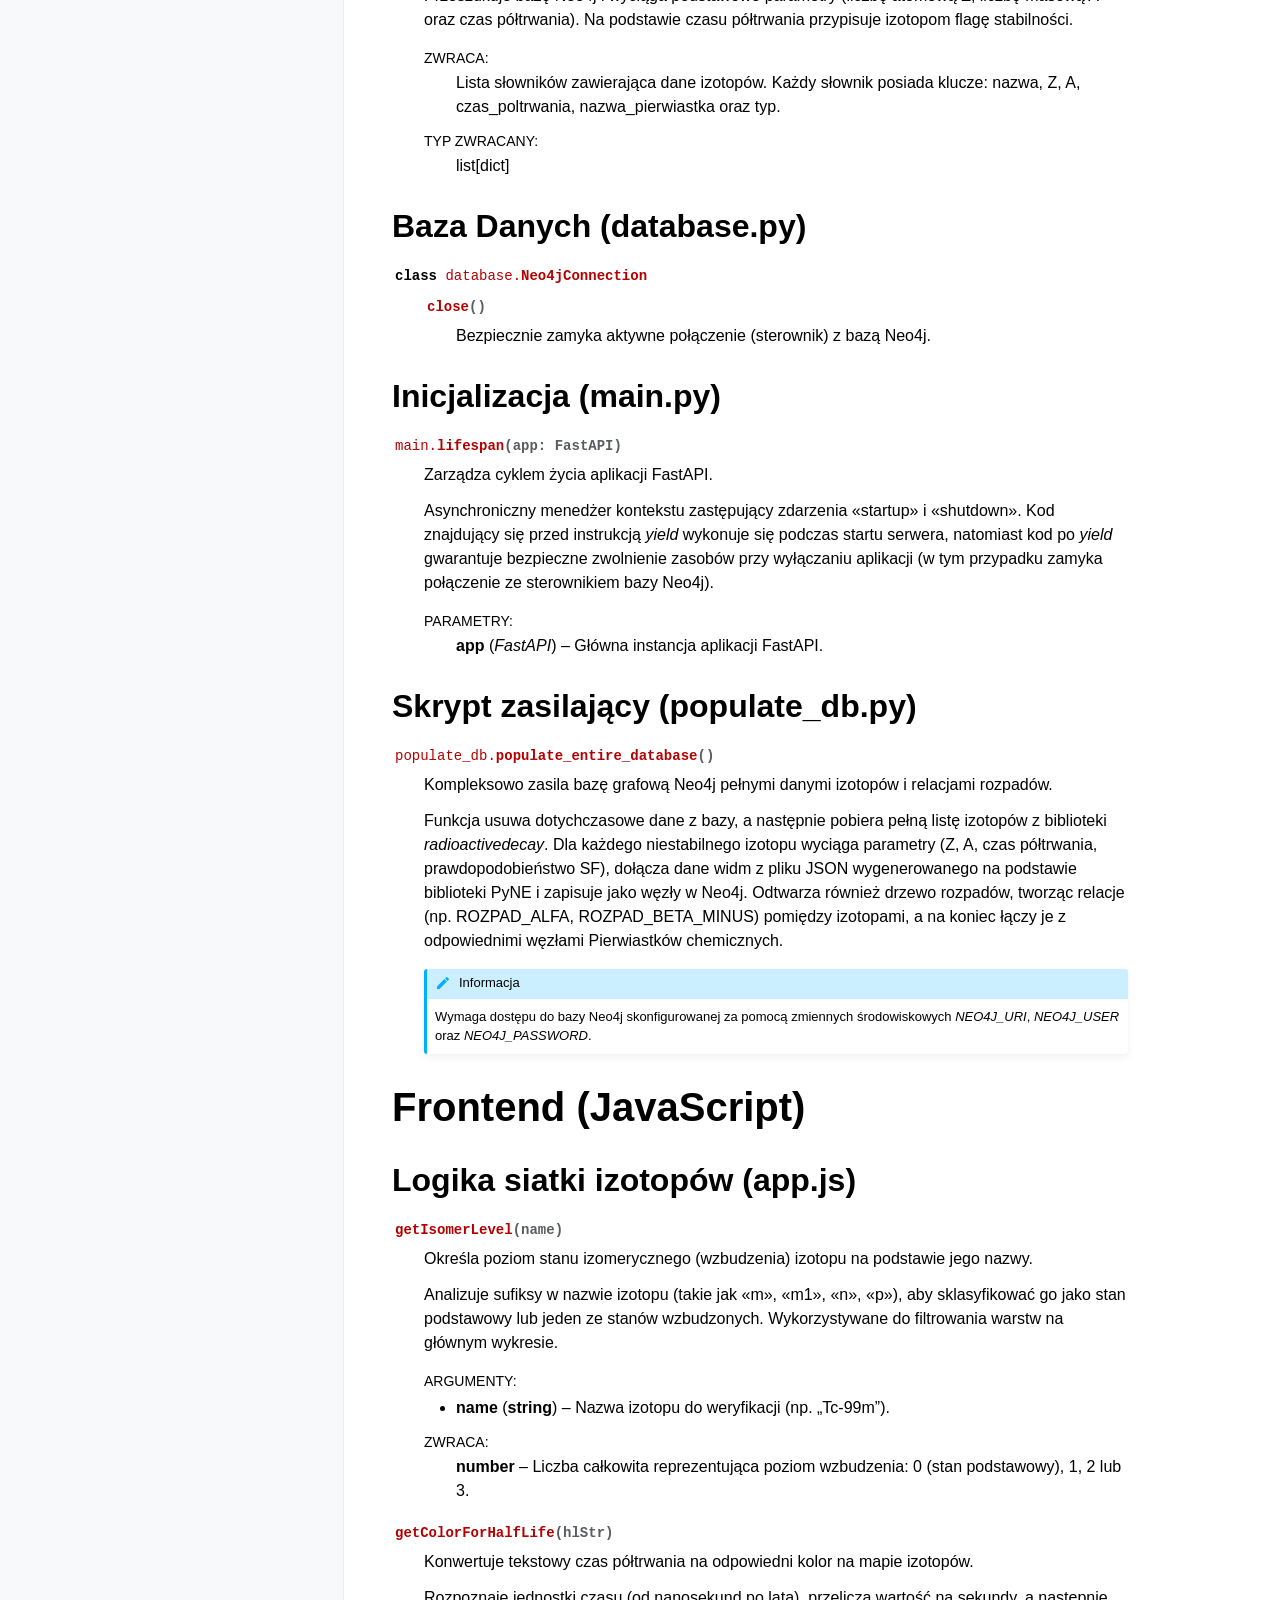
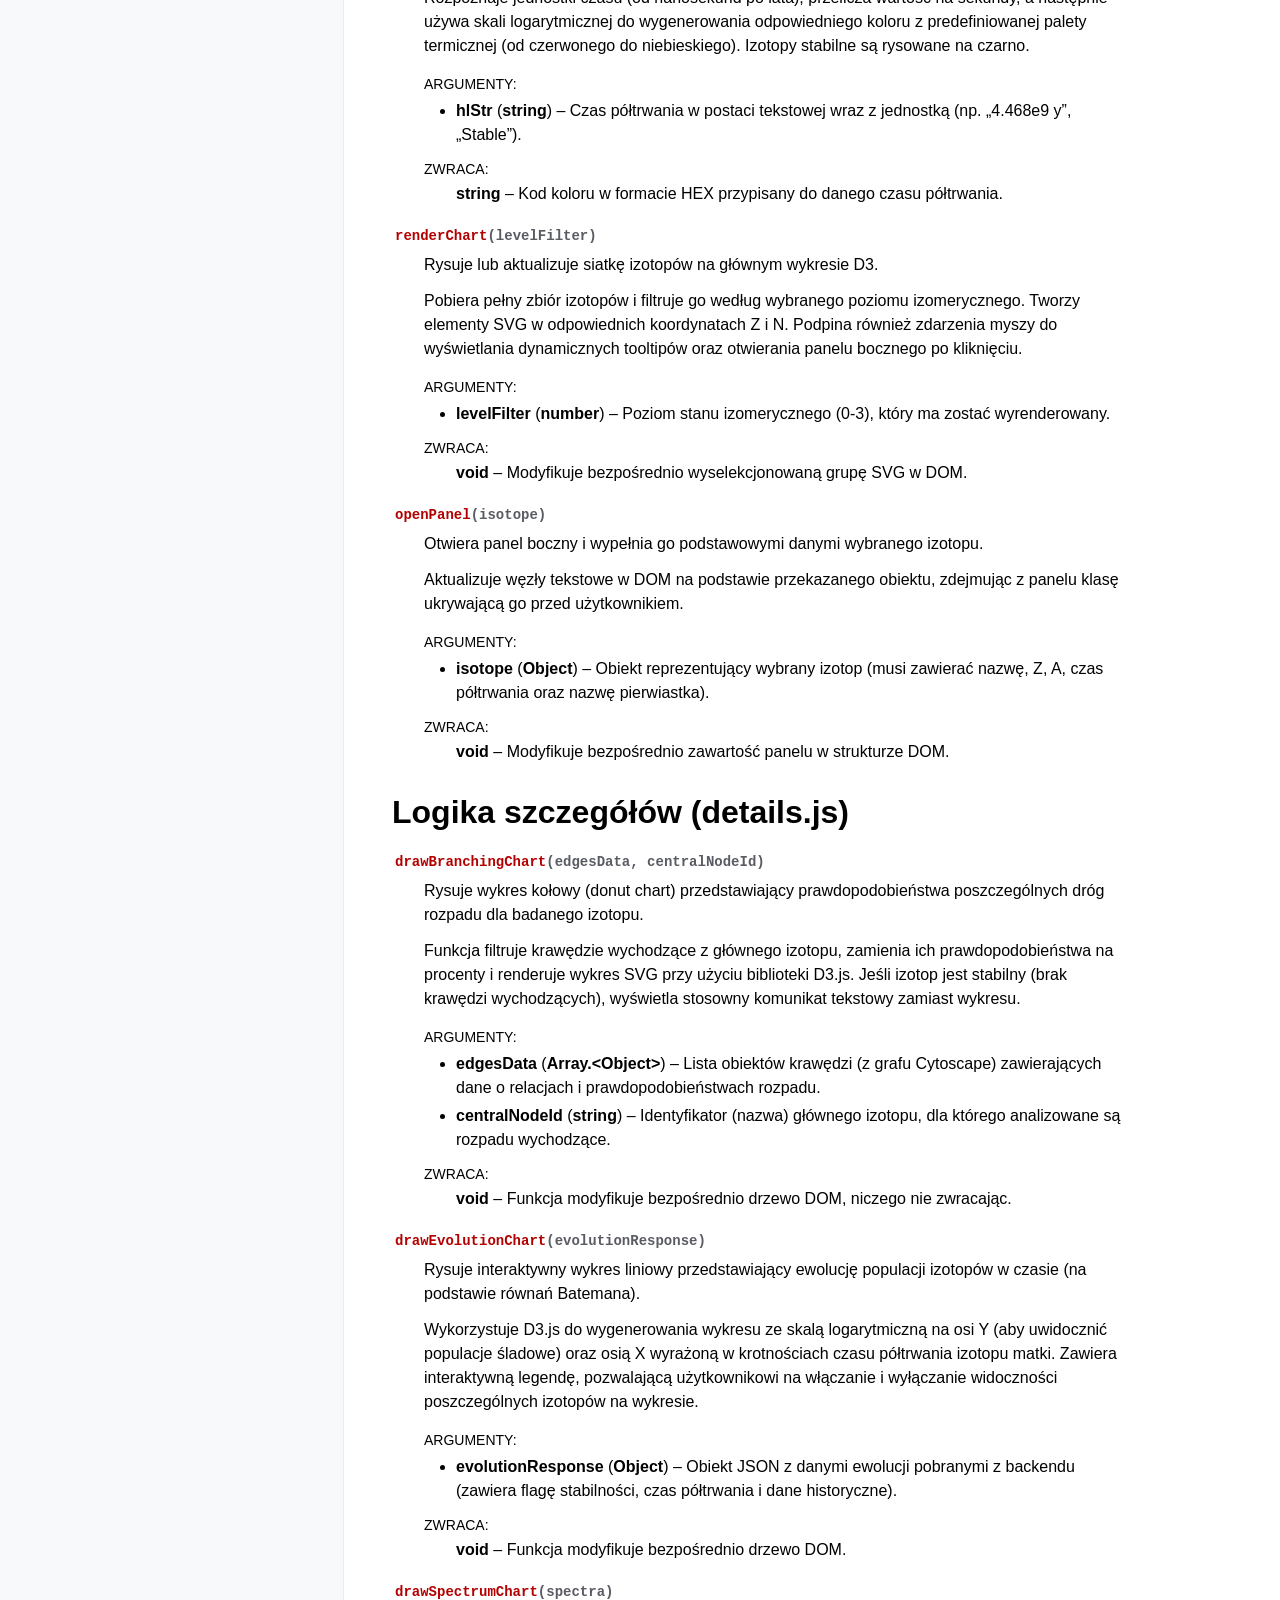
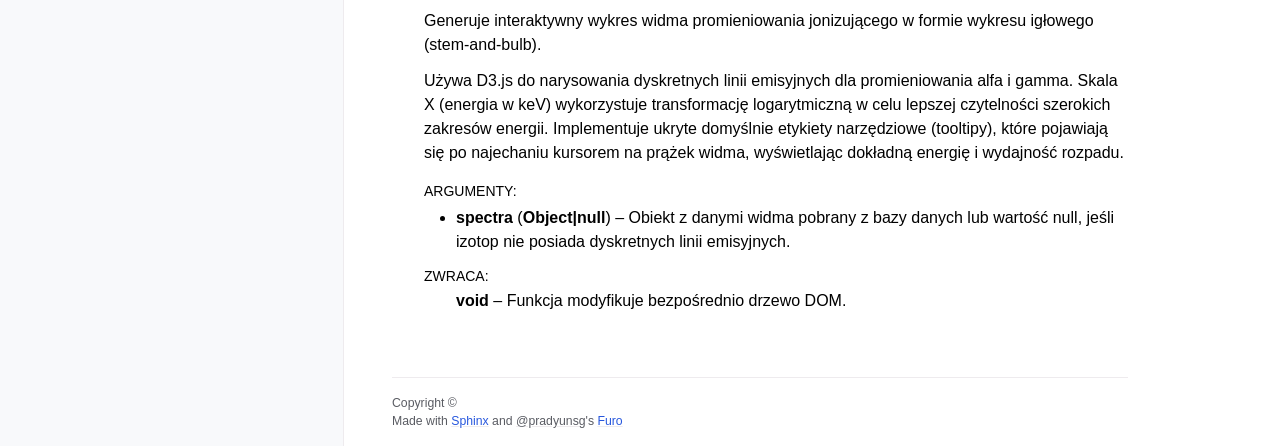
==== commit 5559ccff: "deploy: 31fa9850d7afb5a3ab2dba201e7513980b007808" ====
--- a/index.html
+++ b/index.html
@@ -228,13 +228,295 @@
           </label>
         </div>
         <article role="main" id="furo-main-content">
-          <section id="atlas-izotopow-documentation">
-<h1>Atlas Izotopów documentation<a class="headerlink" href="#atlas-izotopow-documentation" title="Link to this heading">¶</a></h1>
-<p>Add your content using <code class="docutils literal notranslate"><span class="pre">reStructuredText</span></code> syntax. See the
-<a class="reference external" href="https://www.sphinx-doc.org/en/master/usage/restructuredtext/index.html">reStructuredText</a>
-documentation for details.</p>
+          <section id="dokumentacja-projektu-radioaktywnosc-baza-grafowa">
+<h1>Dokumentacja projektu: Radioaktywność - Baza Grafowa<a class="headerlink" href="#dokumentacja-projektu-radioaktywnosc-baza-grafowa" title="Link to this heading">¶</a></h1>
+<p>Witaj w automatycznie generowanej dokumentacji projektu! Poniżej znajdziesz opis architektury interfejsu oraz pełną dokumentację kodu backendu i frontendu.</p>
 <div class="toctree-wrapper compound">
 </div>
+</section>
+<section id="backend-python-fastapi">
+<h1>Backend (Python / FastAPI)<a class="headerlink" href="#backend-python-fastapi" title="Link to this heading">¶</a></h1>
+<section id="module-routes">
+<span id="logika-api-routes-py"></span><h2>Logika API (routes.py)<a class="headerlink" href="#module-routes" title="Link to this heading">¶</a></h2>
+<dl class="py function">
+<dt class="sig sig-object py" id="routes.get_isotope_decay_chain">
+<span class="sig-prename descclassname"><span class="pre">routes.</span></span><span class="sig-name descname"><span class="pre">get_isotope_decay_chain</span></span><span class="sig-paren">(</span><em class="sig-param"><span class="n"><span class="pre">nazwa</span></span><span class="p"><span class="pre">:</span></span><span class="w"> </span><span class="n"><span class="pre">str</span></span></em><span class="sig-paren">)</span><a class="headerlink" href="#routes.get_isotope_decay_chain" title="Link to this definition">¶</a></dt>
+<dd><p>Zwraca strukturę grafu izotopu wraz z jego przodkami i potomkami w formacie Cytoscape.</p>
+<p>Endpoint odpytuje bazę Neo4j w celu znalezienia ścieżek do 15 kroków w dół (w co rozpada się izotop)
+oraz do 15 kroków w górę (co rozpada się w ten izotop). Przekształca wyniki na format
+zgodny z biblioteką frontendową Cytoscape.js.</p>
+<dl class="field-list simple">
+<dt class="field-odd">Parametry<span class="colon">:</span></dt>
+<dd class="field-odd"><p><strong>nazwa</strong> (<em>str</em>) – Nazwa głównego (centralnego) izotopu dla grafu (np. «U-238»).</p>
+</dd>
+<dt class="field-even">Zwraca<span class="colon">:</span></dt>
+<dd class="field-even"><p>Lista węzłów i krawędzi (relacji) sformatowana dla Cytoscape.js.
+Zawiera parametry takie jak id, label, type, source, target oraz prawdopodobieństwo rozpadu.</p>
+</dd>
+<dt class="field-odd">Typ zwracany<span class="colon">:</span></dt>
+<dd class="field-odd"><p>list[dict]</p>
+</dd>
+</dl>
+</dd></dl>
+
+<dl class="py function">
+<dt class="sig sig-object py" id="routes.get_isotope_details">
+<span class="sig-prename descclassname"><span class="pre">routes.</span></span><span class="sig-name descname"><span class="pre">get_isotope_details</span></span><span class="sig-paren">(</span><em class="sig-param"><span class="n"><span class="pre">nazwa</span></span><span class="p"><span class="pre">:</span></span><span class="w"> </span><span class="n"><span class="pre">str</span></span></em><span class="sig-paren">)</span><a class="headerlink" href="#routes.get_isotope_details" title="Link to this definition">¶</a></dt>
+<dd><p>Pobiera szczegółowe dane fizyczne dla konkretnego izotopu.</p>
+<p>Wyszukuje w bazie grafowej Neo4j węzeł odpowiadający podanej nazwie.
+Jeśli w bazie zapisane są dane widma (w formacie JSON), zostają one zdeserializowane.</p>
+<dl class="field-list simple">
+<dt class="field-odd">Parametry<span class="colon">:</span></dt>
+<dd class="field-odd"><p><strong>nazwa</strong> (<em>str</em>) – Pełna nazwa izotopu (np. «U-238»).</p>
+</dd>
+<dt class="field-even">Wyrzuca<span class="colon">:</span></dt>
+<dd class="field-even"><p><strong>HTTPException</strong> – Kod 404, jeśli izotop o podanej nazwie nie istnieje w bazie.</p>
+</dd>
+<dt class="field-odd">Zwraca<span class="colon">:</span></dt>
+<dd class="field-odd"><p>Szczegółowe parametry izotopu obejmujące liczbę Z, A, czas półtrwania,
+prawdopodobieństwo spontanicznego rozszczepienia (sf_prob) oraz widmo.</p>
+</dd>
+<dt class="field-even">Typ zwracany<span class="colon">:</span></dt>
+<dd class="field-even"><p>dict</p>
+</dd>
+</dl>
+</dd></dl>
+
+<dl class="py function">
+<dt class="sig sig-object py" id="routes.get_isotope_evolution">
+<span class="sig-prename descclassname"><span class="pre">routes.</span></span><span class="sig-name descname"><span class="pre">get_isotope_evolution</span></span><span class="sig-paren">(</span><em class="sig-param"><span class="n"><span class="pre">nazwa</span></span><span class="p"><span class="pre">:</span></span><span class="w"> </span><span class="n"><span class="pre">str</span></span></em><span class="sig-paren">)</span><a class="headerlink" href="#routes.get_isotope_evolution" title="Link to this definition">¶</a></dt>
+<dd><p>Oblicza ewolucję łańcucha rozpadu w czasie wykorzystując równania Batemana.</p>
+<p>Na podstawie biblioteki <cite>radioactivedecay</cite> symuluje populację izotopów potomnych
+w 50 równych krokach czasowych. Całkowity czas symulacji wynosi 5 czasów półtrwania
+badanego izotopu. Izotopy stabilne oraz posiadające nieskończony czas półtrwania
+są pomijane w obliczeniach ewolucji.</p>
+<dl class="field-list simple">
+<dt class="field-odd">Parametry<span class="colon">:</span></dt>
+<dd class="field-odd"><p><strong>nazwa</strong> (<em>str</em>) – Nazwa izotopu początkowego (np. «U-238»).</p>
+</dd>
+<dt class="field-even">Zwraca<span class="colon">:</span></dt>
+<dd class="field-even"><p>Wyniki symulacji zawierające flagę <cite>stable</cite>, czas półtrwania w sekundach (<cite>half_life_s</cite>)
+oraz listę <cite>data</cite>, w której każdy element to stan ilościowy izotopów w danym kroku czasowym.</p>
+</dd>
+<dt class="field-odd">Typ zwracany<span class="colon">:</span></dt>
+<dd class="field-odd"><p>dict</p>
+</dd>
+</dl>
+</dd></dl>
+
+<dl class="py function">
+<dt class="sig sig-object py" id="routes.get_segre_chart_data">
+<span class="sig-prename descclassname"><span class="pre">routes.</span></span><span class="sig-name descname"><span class="pre">get_segre_chart_data</span></span><span class="sig-paren">(</span><span class="sig-paren">)</span><a class="headerlink" href="#routes.get_segre_chart_data" title="Link to this definition">¶</a></dt>
+<dd><p>Pobiera minimalny zestaw danych o wszystkich izotopach niezbędny do wyrysowania siatki na frontendzie.</p>
+<p>Przeszukuje bazę Neo4j i wyciąga podstawowe parametry (liczbę atomową Z, liczbę masową A
+oraz czas półtrwania). Na podstawie czasu półtrwania przypisuje izotopom flagę stabilności.</p>
+<dl class="field-list simple">
+<dt class="field-odd">Zwraca<span class="colon">:</span></dt>
+<dd class="field-odd"><p>Lista słowników zawierająca dane izotopów. Każdy słownik posiada klucze:
+nazwa, Z, A, czas_poltrwania, nazwa_pierwiastka oraz typ.</p>
+</dd>
+<dt class="field-even">Typ zwracany<span class="colon">:</span></dt>
+<dd class="field-even"><p>list[dict]</p>
+</dd>
+</dl>
+</dd></dl>
+
+</section>
+<section id="module-database">
+<span id="baza-danych-database-py"></span><h2>Baza Danych (database.py)<a class="headerlink" href="#module-database" title="Link to this heading">¶</a></h2>
+<dl class="py class">
+<dt class="sig sig-object py" id="database.Neo4jConnection">
+<span class="property"><span class="k"><span class="pre">class</span></span><span class="w"> </span></span><span class="sig-prename descclassname"><span class="pre">database.</span></span><span class="sig-name descname"><span class="pre">Neo4jConnection</span></span><a class="headerlink" href="#database.Neo4jConnection" title="Link to this definition">¶</a></dt>
+<dd><dl class="py method">
+<dt class="sig sig-object py" id="database.Neo4jConnection.close">
+<span class="sig-name descname"><span class="pre">close</span></span><span class="sig-paren">(</span><span class="sig-paren">)</span><a class="headerlink" href="#database.Neo4jConnection.close" title="Link to this definition">¶</a></dt>
+<dd><p>Bezpiecznie zamyka aktywne połączenie (sterownik) z bazą Neo4j.</p>
+</dd></dl>
+
+</dd></dl>
+
+</section>
+<section id="module-main">
+<span id="inicjalizacja-main-py"></span><h2>Inicjalizacja (main.py)<a class="headerlink" href="#module-main" title="Link to this heading">¶</a></h2>
+<dl class="py function">
+<dt class="sig sig-object py" id="main.lifespan">
+<span class="sig-prename descclassname"><span class="pre">main.</span></span><span class="sig-name descname"><span class="pre">lifespan</span></span><span class="sig-paren">(</span><em class="sig-param"><span class="n"><span class="pre">app</span></span><span class="p"><span class="pre">:</span></span><span class="w"> </span><span class="n"><span class="pre">FastAPI</span></span></em><span class="sig-paren">)</span><a class="headerlink" href="#main.lifespan" title="Link to this definition">¶</a></dt>
+<dd><p>Zarządza cyklem życia aplikacji FastAPI.</p>
+<p>Asynchroniczny menedżer kontekstu zastępujący zdarzenia «startup» i «shutdown».
+Kod znajdujący się przed instrukcją <cite>yield</cite> wykonuje się podczas startu serwera,
+natomiast kod po <cite>yield</cite> gwarantuje bezpieczne zwolnienie zasobów przy
+wyłączaniu aplikacji (w tym przypadku zamyka połączenie ze sterownikiem bazy Neo4j).</p>
+<dl class="field-list simple">
+<dt class="field-odd">Parametry<span class="colon">:</span></dt>
+<dd class="field-odd"><p><strong>app</strong> (<em>FastAPI</em>) – Główna instancja aplikacji FastAPI.</p>
+</dd>
+</dl>
+</dd></dl>
+
+</section>
+<section id="module-populate_db">
+<span id="skrypt-zasilajacy-populate-db-py"></span><h2>Skrypt zasilający (populate_db.py)<a class="headerlink" href="#module-populate_db" title="Link to this heading">¶</a></h2>
+<dl class="py function">
+<dt class="sig sig-object py" id="populate_db.populate_entire_database">
+<span class="sig-prename descclassname"><span class="pre">populate_db.</span></span><span class="sig-name descname"><span class="pre">populate_entire_database</span></span><span class="sig-paren">(</span><span class="sig-paren">)</span><a class="headerlink" href="#populate_db.populate_entire_database" title="Link to this definition">¶</a></dt>
+<dd><p>Kompleksowo zasila bazę grafową Neo4j pełnymi danymi izotopów i relacjami rozpadów.</p>
+<p>Funkcja usuwa dotychczasowe dane z bazy, a następnie pobiera pełną listę izotopów
+z biblioteki <cite>radioactivedecay</cite>. Dla każdego niestabilnego izotopu wyciąga parametry
+(Z, A, czas półtrwania, prawdopodobieństwo SF), dołącza dane widm z pliku JSON
+wygenerowanego na podstawie biblioteki PyNE i zapisuje jako węzły w Neo4j. Odtwarza
+również drzewo rozpadów, tworząc relacje (np. ROZPAD_ALFA, ROZPAD_BETA_MINUS)
+pomiędzy izotopami, a na koniec łączy je z odpowiednimi węzłami Pierwiastków chemicznych.</p>
+<div class="admonition note">
+<p class="admonition-title">Informacja</p>
+<p>Wymaga dostępu do bazy Neo4j skonfigurowanej za pomocą zmiennych środowiskowych
+<cite>NEO4J_URI</cite>, <cite>NEO4J_USER</cite> oraz <cite>NEO4J_PASSWORD</cite>.</p>
+</div>
+</dd></dl>
+
+</section>
+</section>
+<section id="frontend-javascript">
+<h1>Frontend (JavaScript)<a class="headerlink" href="#frontend-javascript" title="Link to this heading">¶</a></h1>
+<section id="logika-siatki-izotopow-app-js">
+<h2>Logika siatki izotopów (app.js)<a class="headerlink" href="#logika-siatki-izotopow-app-js" title="Link to this heading">¶</a></h2>
+<dl class="js function">
+<dt class="sig sig-object js" id="getIsomerLevel">
+<span class="sig-name descname"><span class="n"><span class="pre">getIsomerLevel</span></span></span><span class="sig-paren">(</span><em class="sig-param"><span class="n"><span class="pre">name</span></span></em><span class="sig-paren">)</span><a class="headerlink" href="#getIsomerLevel" title="Link to this definition">¶</a></dt>
+<dd><p>Określa poziom stanu izomerycznego (wzbudzenia) izotopu na podstawie jego nazwy.</p>
+<p>Analizuje sufiksy w nazwie izotopu (takie jak «m», «m1», «n», «p»), aby sklasyfikować go
+jako stan podstawowy lub jeden ze stanów wzbudzonych. Wykorzystywane do filtrowania
+warstw na głównym wykresie.</p>
+<dl class="field-list simple">
+<dt class="field-odd">Argumenty<span class="colon">:</span></dt>
+<dd class="field-odd"><ul class="simple">
+<li><p><strong>name</strong> (<strong>string</strong>) – Nazwa izotopu do weryfikacji (np. „Tc-99m”).</p></li>
+</ul>
+</dd>
+<dt class="field-even">Zwraca<span class="colon">:</span></dt>
+<dd class="field-even"><p><strong>number</strong> – Liczba całkowita reprezentująca poziom wzbudzenia: 0 (stan podstawowy), 1, 2 lub 3.</p>
+</dd>
+</dl>
+</dd></dl>
+
+<dl class="js function">
+<dt class="sig sig-object js" id="getColorForHalfLife">
+<span class="sig-name descname"><span class="n"><span class="pre">getColorForHalfLife</span></span></span><span class="sig-paren">(</span><em class="sig-param"><span class="n"><span class="pre">hlStr</span></span></em><span class="sig-paren">)</span><a class="headerlink" href="#getColorForHalfLife" title="Link to this definition">¶</a></dt>
+<dd><p>Konwertuje tekstowy czas półtrwania na odpowiedni kolor na mapie izotopów.</p>
+<p>Rozpoznaje jednostki czasu (od nanosekund po lata), przelicza wartość na sekundy,
+a następnie używa skali logarytmicznej do wygenerowania odpowiedniego koloru z predefiniowanej
+palety termicznej (od czerwonego do niebieskiego). Izotopy stabilne są rysowane na czarno.</p>
+<dl class="field-list simple">
+<dt class="field-odd">Argumenty<span class="colon">:</span></dt>
+<dd class="field-odd"><ul class="simple">
+<li><p><strong>hlStr</strong> (<strong>string</strong>) – Czas półtrwania w postaci tekstowej wraz z jednostką (np. „4.468e9 y”, „Stable”).</p></li>
+</ul>
+</dd>
+<dt class="field-even">Zwraca<span class="colon">:</span></dt>
+<dd class="field-even"><p><strong>string</strong> – Kod koloru w formacie HEX przypisany do danego czasu półtrwania.</p>
+</dd>
+</dl>
+</dd></dl>
+
+<dl class="js function">
+<dt class="sig sig-object js" id="renderChart">
+<span class="sig-name descname"><span class="n"><span class="pre">renderChart</span></span></span><span class="sig-paren">(</span><em class="sig-param"><span class="n"><span class="pre">levelFilter</span></span></em><span class="sig-paren">)</span><a class="headerlink" href="#renderChart" title="Link to this definition">¶</a></dt>
+<dd><p>Rysuje lub aktualizuje siatkę izotopów na głównym wykresie D3.</p>
+<p>Pobiera pełny zbiór izotopów i filtruje go według wybranego poziomu izomerycznego.
+Tworzy elementy SVG w odpowiednich koordynatach Z i N. Podpina również
+zdarzenia myszy do wyświetlania dynamicznych tooltipów oraz otwierania panelu bocznego po kliknięciu.</p>
+<dl class="field-list simple">
+<dt class="field-odd">Argumenty<span class="colon">:</span></dt>
+<dd class="field-odd"><ul class="simple">
+<li><p><strong>levelFilter</strong> (<strong>number</strong>) – Poziom stanu izomerycznego (0-3), który ma zostać wyrenderowany.</p></li>
+</ul>
+</dd>
+<dt class="field-even">Zwraca<span class="colon">:</span></dt>
+<dd class="field-even"><p><strong>void</strong> – Modyfikuje bezpośrednio wyselekcjonowaną grupę SVG w DOM.</p>
+</dd>
+</dl>
+</dd></dl>
+
+<dl class="js function">
+<dt class="sig sig-object js" id="openPanel">
+<span class="sig-name descname"><span class="n"><span class="pre">openPanel</span></span></span><span class="sig-paren">(</span><em class="sig-param"><span class="n"><span class="pre">isotope</span></span></em><span class="sig-paren">)</span><a class="headerlink" href="#openPanel" title="Link to this definition">¶</a></dt>
+<dd><p>Otwiera panel boczny i wypełnia go podstawowymi danymi wybranego izotopu.</p>
+<p>Aktualizuje węzły tekstowe w DOM na podstawie przekazanego obiektu,
+zdejmując z panelu klasę ukrywającą go przed użytkownikiem.</p>
+<dl class="field-list simple">
+<dt class="field-odd">Argumenty<span class="colon">:</span></dt>
+<dd class="field-odd"><ul class="simple">
+<li><p><strong>isotope</strong> (<strong>Object</strong>) – Obiekt reprezentujący wybrany izotop (musi zawierać nazwę, Z, A, czas półtrwania oraz nazwę pierwiastka).</p></li>
+</ul>
+</dd>
+<dt class="field-even">Zwraca<span class="colon">:</span></dt>
+<dd class="field-even"><p><strong>void</strong> – Modyfikuje bezpośrednio zawartość panelu w strukturze DOM.</p>
+</dd>
+</dl>
+</dd></dl>
+
+</section>
+<section id="logika-szczegolow-details-js">
+<h2>Logika szczegółów (details.js)<a class="headerlink" href="#logika-szczegolow-details-js" title="Link to this heading">¶</a></h2>
+<dl class="js function">
+<dt class="sig sig-object js" id="drawBranchingChart">
+<span class="sig-name descname"><span class="n"><span class="pre">drawBranchingChart</span></span></span><span class="sig-paren">(</span><em class="sig-param"><span class="n"><span class="pre">edgesData</span></span></em>, <em class="sig-param"><span class="n"><span class="pre">centralNodeId</span></span></em><span class="sig-paren">)</span><a class="headerlink" href="#drawBranchingChart" title="Link to this definition">¶</a></dt>
+<dd><p>Rysuje wykres kołowy (donut chart) przedstawiający prawdopodobieństwa poszczególnych dróg rozpadu dla badanego izotopu.</p>
+<p>Funkcja filtruje krawędzie wychodzące z głównego izotopu, zamienia ich prawdopodobieństwa
+na procenty i renderuje wykres SVG przy użyciu biblioteki D3.js. Jeśli izotop jest stabilny
+(brak krawędzi wychodzących), wyświetla stosowny komunikat tekstowy zamiast wykresu.</p>
+<dl class="field-list simple">
+<dt class="field-odd">Argumenty<span class="colon">:</span></dt>
+<dd class="field-odd"><ul class="simple">
+<li><p><strong>edgesData</strong> (<strong>Array.&lt;Object&gt;</strong>) – Lista obiektów krawędzi (z grafu Cytoscape) zawierających dane o relacjach i prawdopodobieństwach rozpadu.</p></li>
+<li><p><strong>centralNodeId</strong> (<strong>string</strong>) – Identyfikator (nazwa) głównego izotopu, dla którego analizowane są rozpadu wychodzące.</p></li>
+</ul>
+</dd>
+<dt class="field-even">Zwraca<span class="colon">:</span></dt>
+<dd class="field-even"><p><strong>void</strong> – Funkcja modyfikuje bezpośrednio drzewo DOM, niczego nie zwracając.</p>
+</dd>
+</dl>
+</dd></dl>
+
+<dl class="js function">
+<dt class="sig sig-object js" id="drawEvolutionChart">
+<span class="sig-name descname"><span class="n"><span class="pre">drawEvolutionChart</span></span></span><span class="sig-paren">(</span><em class="sig-param"><span class="n"><span class="pre">evolutionResponse</span></span></em><span class="sig-paren">)</span><a class="headerlink" href="#drawEvolutionChart" title="Link to this definition">¶</a></dt>
+<dd><p>Rysuje interaktywny wykres liniowy przedstawiający ewolucję populacji izotopów w czasie (na podstawie równań Batemana).</p>
+<p>Wykorzystuje D3.js do wygenerowania wykresu ze skalą logarytmiczną na osi Y (aby uwidocznić populacje śladowe)
+oraz osią X wyrażoną w krotnościach czasu półtrwania izotopu matki. Zawiera interaktywną legendę,
+pozwalającą użytkownikowi na włączanie i wyłączanie widoczności poszczególnych izotopów na wykresie.</p>
+<dl class="field-list simple">
+<dt class="field-odd">Argumenty<span class="colon">:</span></dt>
+<dd class="field-odd"><ul class="simple">
+<li><p><strong>evolutionResponse</strong> (<strong>Object</strong>) – Obiekt JSON z danymi ewolucji pobranymi z backendu (zawiera flagę stabilności, czas półtrwania i dane historyczne).</p></li>
+</ul>
+</dd>
+<dt class="field-even">Zwraca<span class="colon">:</span></dt>
+<dd class="field-even"><p><strong>void</strong> – Funkcja modyfikuje bezpośrednio drzewo DOM.</p>
+</dd>
+</dl>
+</dd></dl>
+
+<dl class="js function">
+<dt class="sig sig-object js" id="drawSpectrumChart">
+<span class="sig-name descname"><span class="n"><span class="pre">drawSpectrumChart</span></span></span><span class="sig-paren">(</span><em class="sig-param"><span class="n"><span class="pre">spectra</span></span></em><span class="sig-paren">)</span><a class="headerlink" href="#drawSpectrumChart" title="Link to this definition">¶</a></dt>
+<dd><p>Generuje interaktywny wykres widma promieniowania jonizującego w formie wykresu igłowego (stem-and-bulb).</p>
+<p>Używa D3.js do narysowania dyskretnych linii emisyjnych dla promieniowania alfa i gamma.
+Skala X (energia w keV) wykorzystuje transformację logarytmiczną w celu lepszej czytelności
+szerokich zakresów energii. Implementuje ukryte domyślnie etykiety narzędziowe (tooltipy),
+które pojawiają się po najechaniu kursorem na prążek widma, wyświetlając dokładną energię i wydajność rozpadu.</p>
+<dl class="field-list simple">
+<dt class="field-odd">Argumenty<span class="colon">:</span></dt>
+<dd class="field-odd"><ul class="simple">
+<li><p><strong>spectra</strong> (<strong>Object|null</strong>) – Obiekt z danymi widma pobrany z bazy danych lub wartość null, jeśli izotop nie posiada dyskretnych linii emisyjnych.</p></li>
+</ul>
+</dd>
+<dt class="field-even">Zwraca<span class="colon">:</span></dt>
+<dd class="field-even"><p><strong>void</strong> – Funkcja modyfikuje bezpośrednio drzewo DOM.</p>
+</dd>
+</dl>
+</dd></dl>
+
+</section>
 </section>
 
         </article>
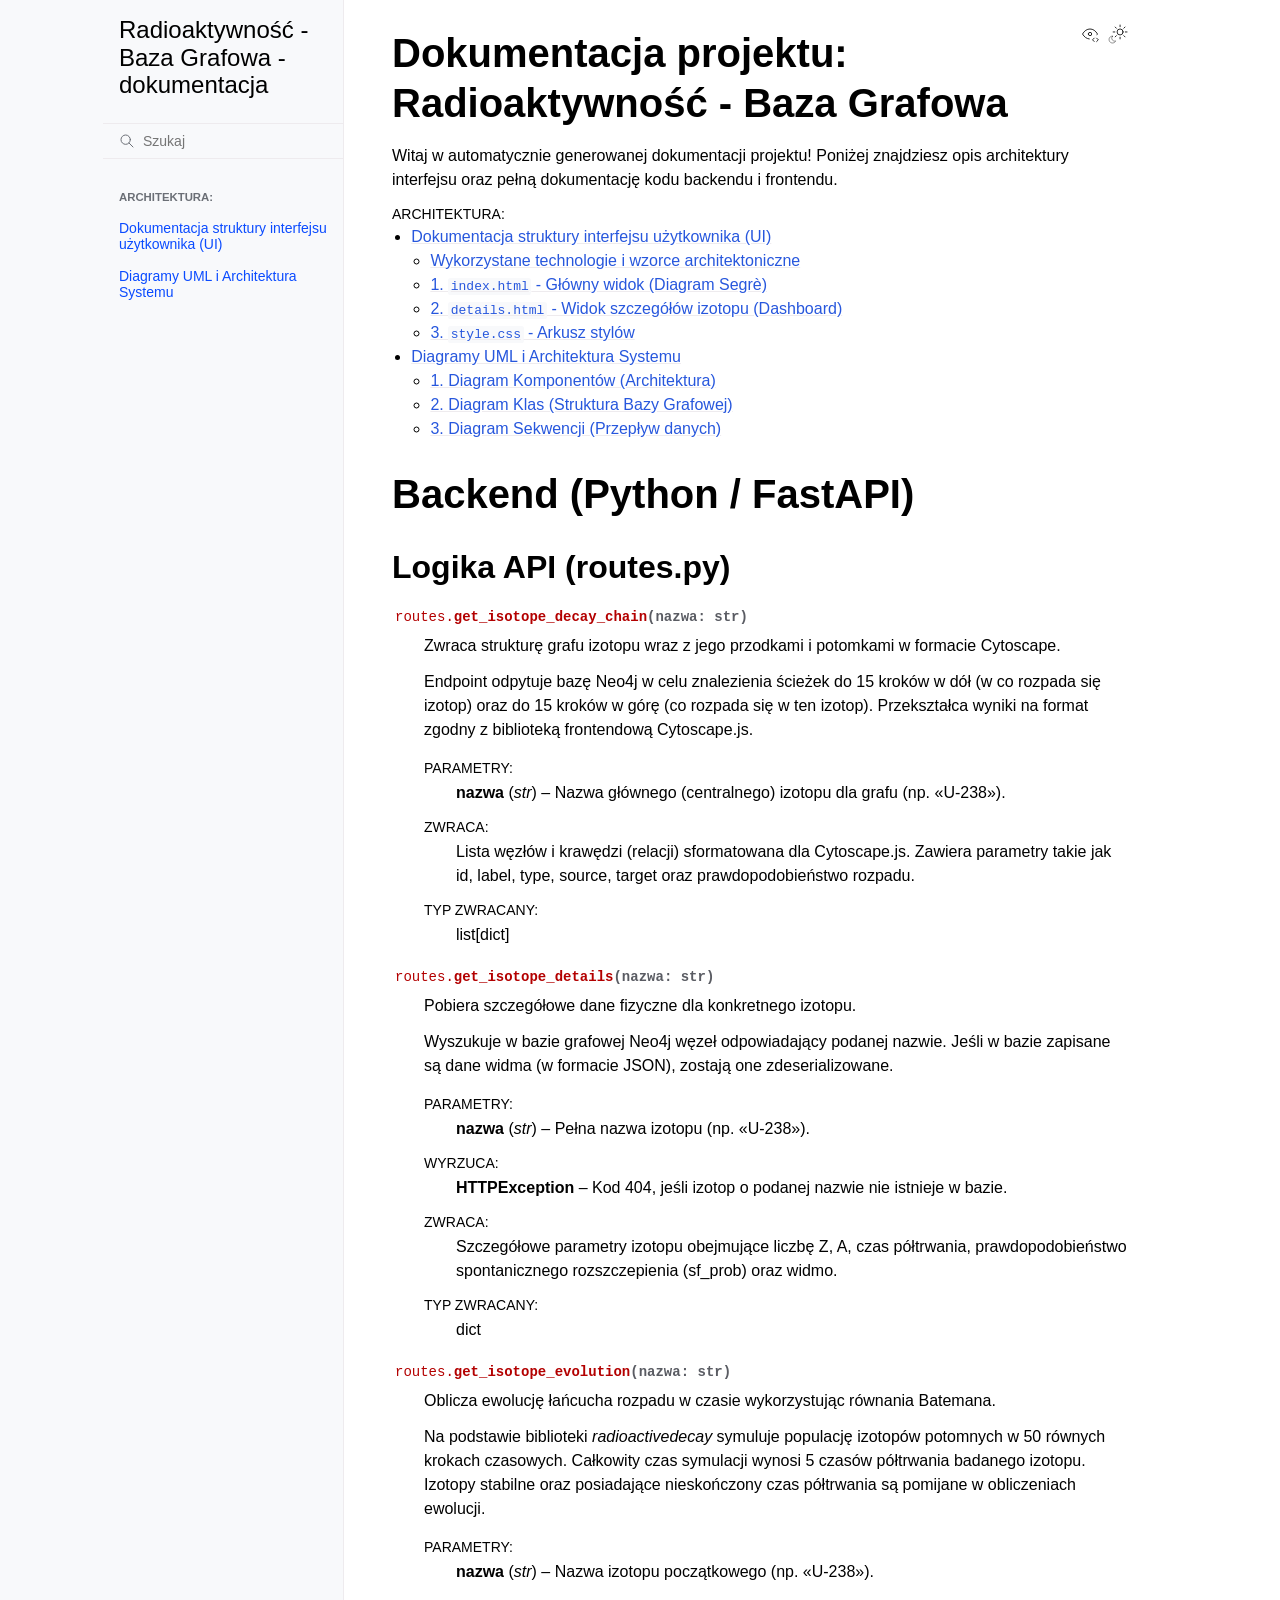
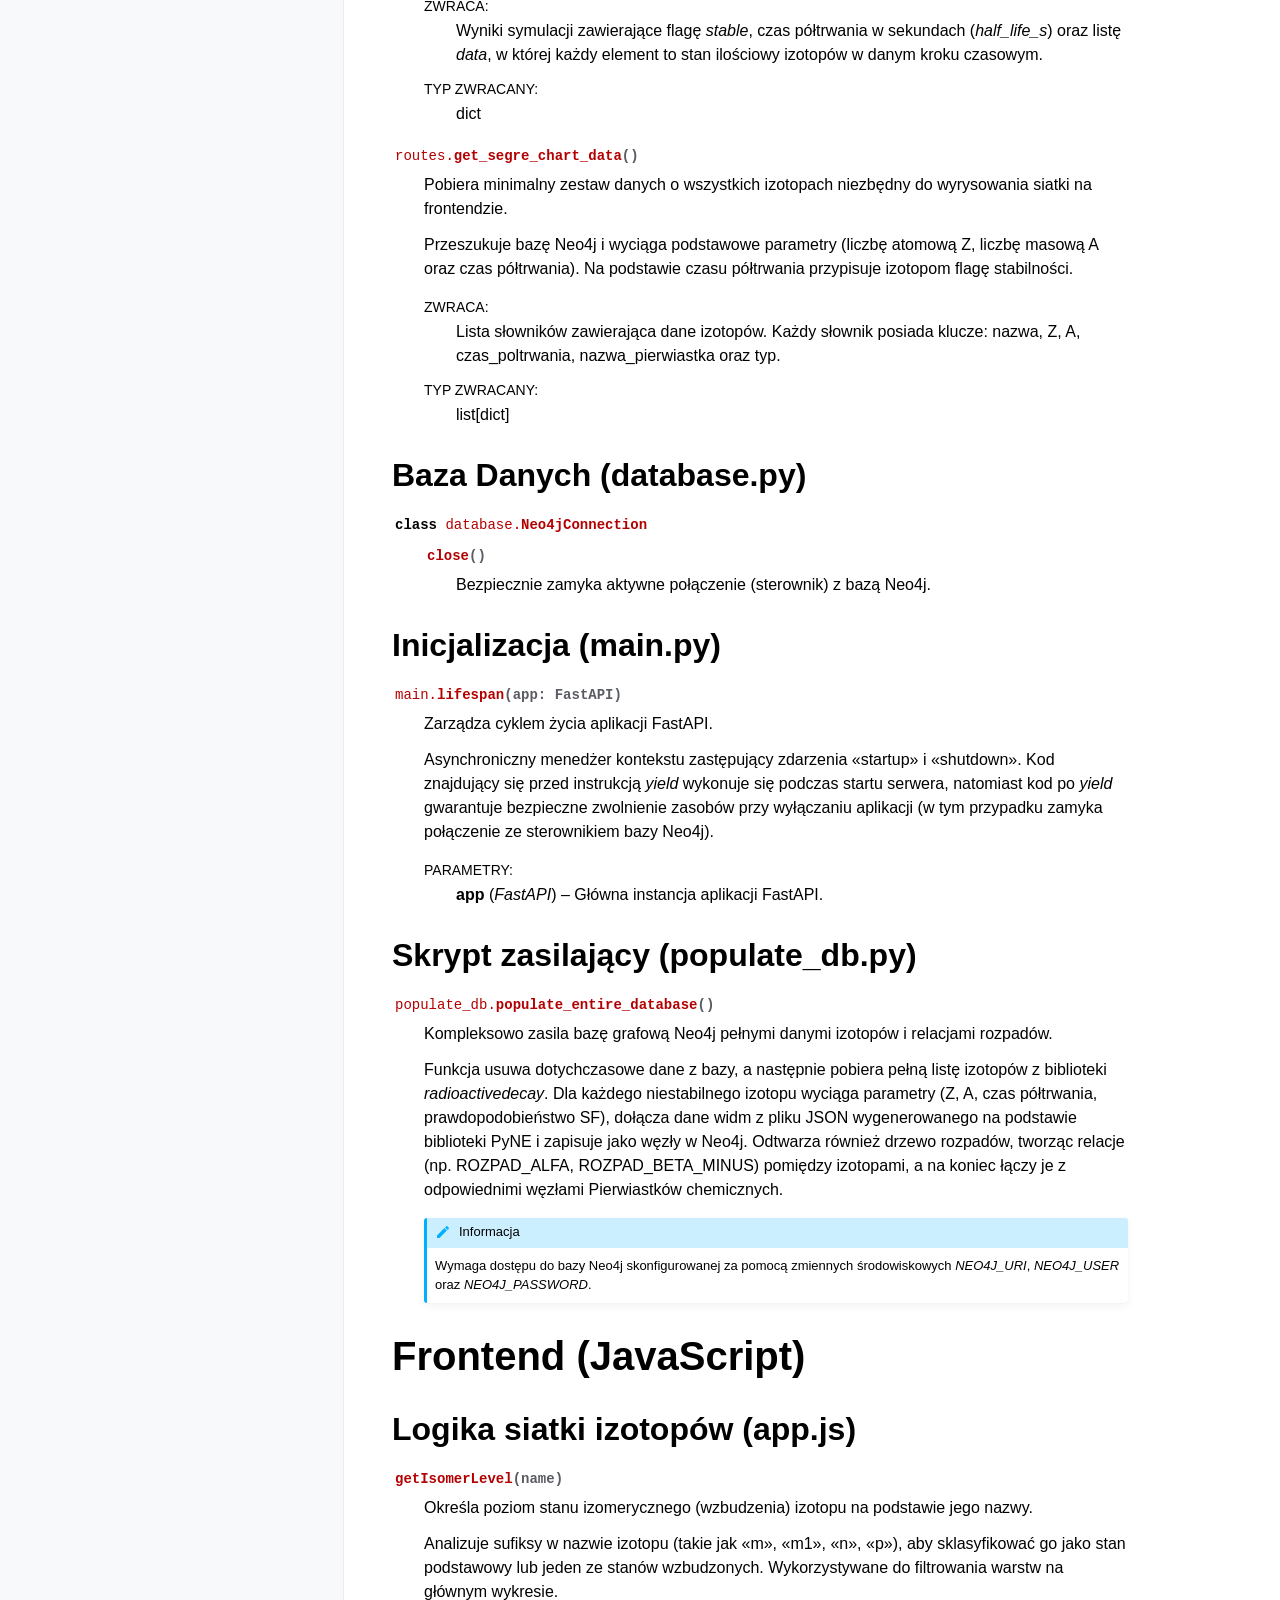
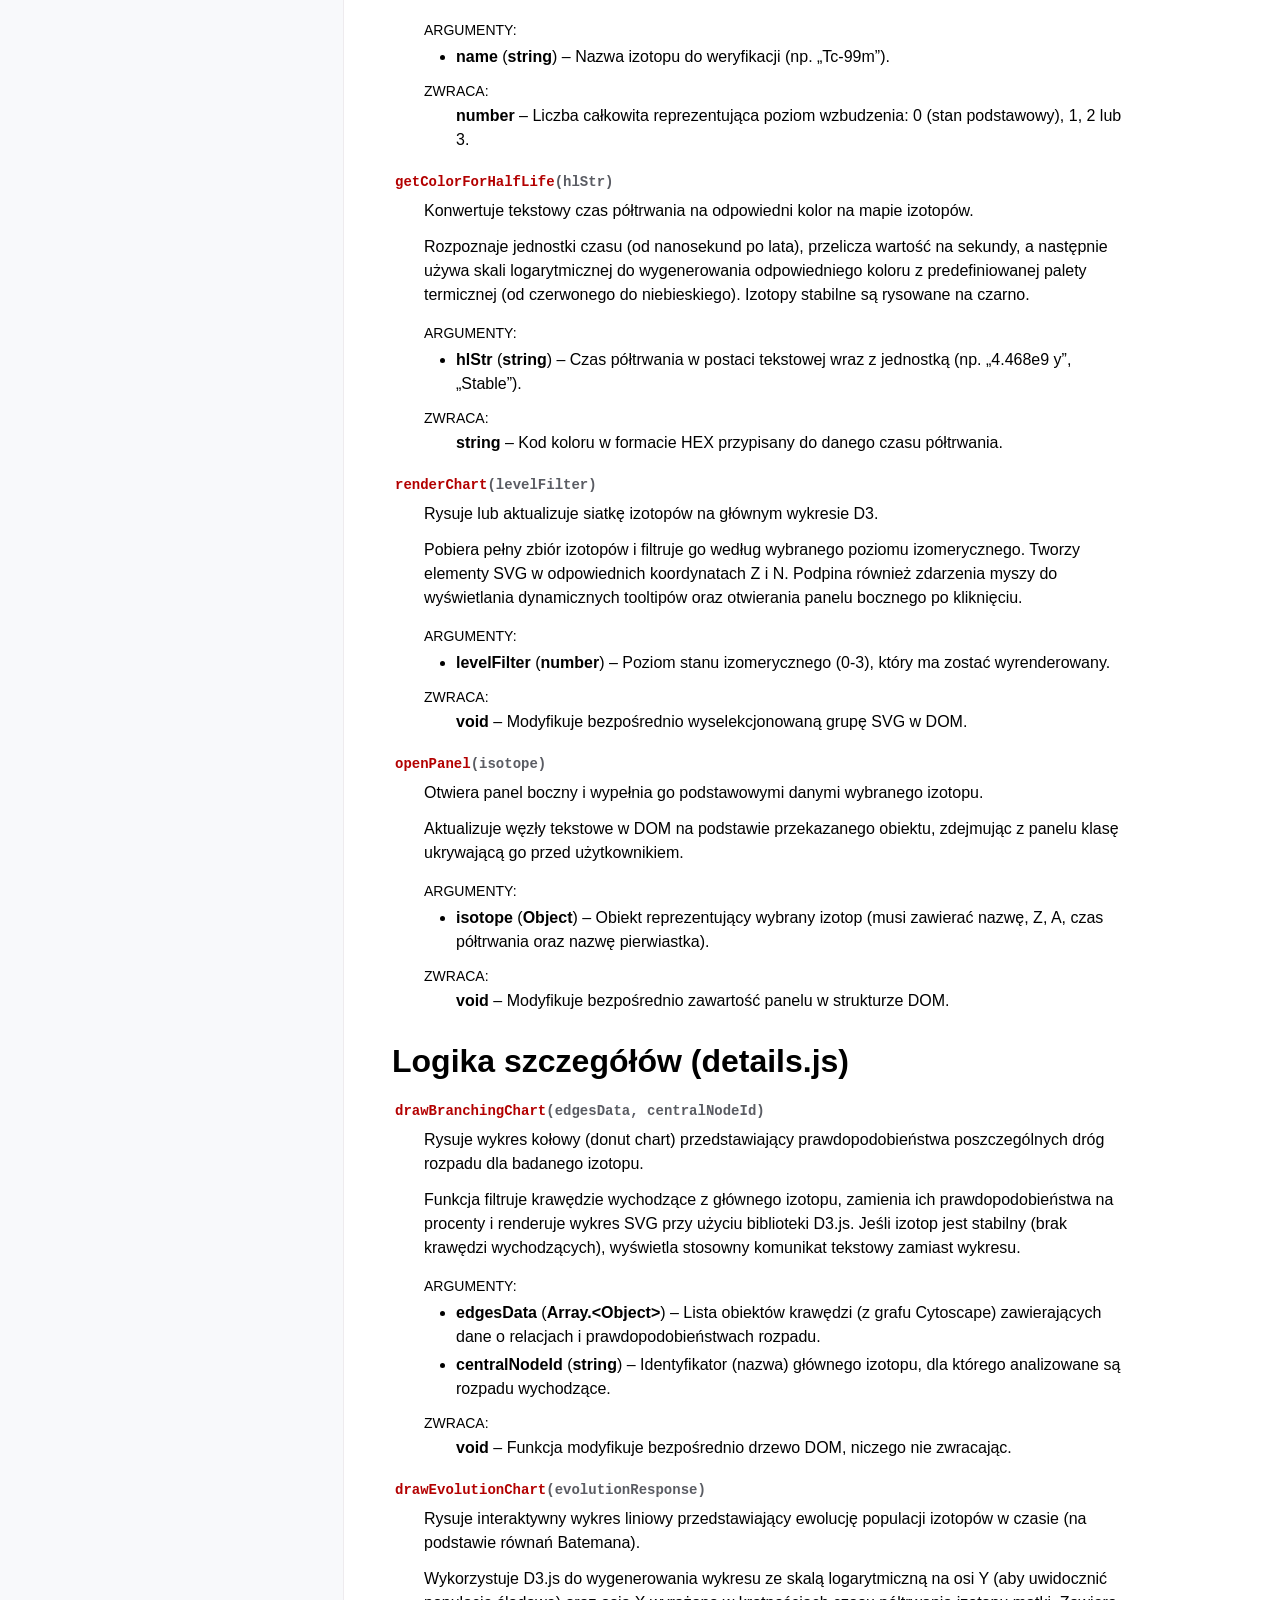
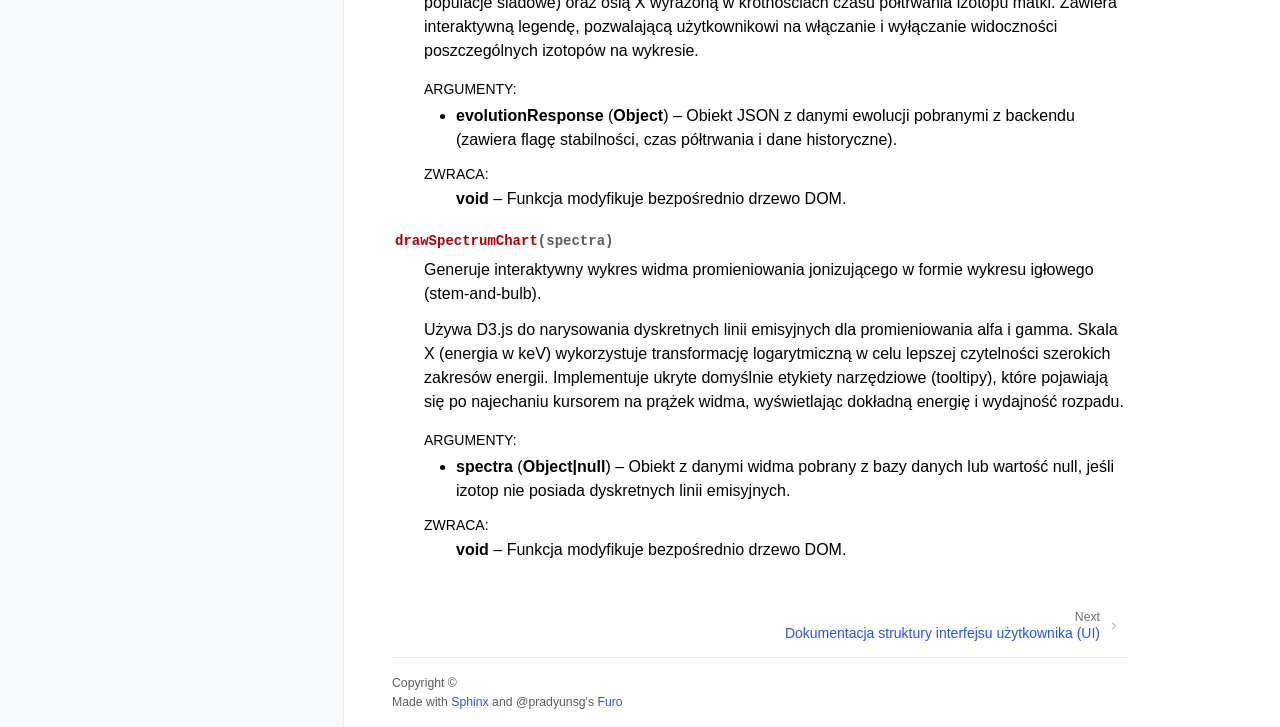
==== commit db78fb23: "deploy: 82ae8de157f320a8863976cd1d56c018516d441a" ====
--- a/index.html
+++ b/index.html
@@ -3,7 +3,7 @@
   <head><meta charset="utf-8">
     <meta name="viewport" content="width=device-width,initial-scale=1">
     <meta name="color-scheme" content="light dark"><meta name="viewport" content="width=device-width, initial-scale=1" />
-<link rel="index" title="Indeks" href="genindex.html"><link rel="search" title="Szukaj" href="search.html">
+<link rel="index" title="Indeks" href="genindex.html"><link rel="search" title="Szukaj" href="search.html"><link rel="next" title="Dokumentacja struktury interfejsu użytkownika (UI)" href="ui_architecture.html">
 
     <!-- Generated with Sphinx 9.0.4 and Furo 2025.12.19 -->
         <title>Radioaktywność - Baza Grafowa - dokumentacja</title>
@@ -191,7 +191,12 @@
   <input type="hidden" name="area" value="default">
 </form>
 <div id="searchbox"></div><div class="sidebar-scroll"><div class="sidebar-tree">
-  
+  <p class="caption" role="heading"><span class="caption-text">Architektura:</span></p>
+<ul>
+<li class="toctree-l1"><a class="reference internal" href="ui_architecture.html">Dokumentacja struktury interfejsu użytkownika (UI)</a></li>
+<li class="toctree-l1"><a class="reference internal" href="uml_diagrams.html">Diagramy UML i Architektura Systemu</a></li>
+</ul>
+
 </div>
 </div>
 
@@ -232,6 +237,22 @@
 <h1>Dokumentacja projektu: Radioaktywność - Baza Grafowa<a class="headerlink" href="#dokumentacja-projektu-radioaktywnosc-baza-grafowa" title="Link to this heading">¶</a></h1>
 <p>Witaj w automatycznie generowanej dokumentacji projektu! Poniżej znajdziesz opis architektury interfejsu oraz pełną dokumentację kodu backendu i frontendu.</p>
 <div class="toctree-wrapper compound">
+<p class="caption" role="heading"><span class="caption-text">Architektura:</span></p>
+<ul>
+<li class="toctree-l1"><a class="reference internal" href="ui_architecture.html">Dokumentacja struktury interfejsu użytkownika (UI)</a><ul>
+<li class="toctree-l2"><a class="reference internal" href="ui_architecture.html#wykorzystane-technologie-i-wzorce-architektoniczne">Wykorzystane technologie i wzorce architektoniczne</a></li>
+<li class="toctree-l2"><a class="reference internal" href="ui_architecture.html#index-html-glowny-widok-diagram-segre">1. <code class="docutils literal notranslate"><span class="pre">index.html</span></code> - Główny widok (Diagram Segrè)</a></li>
+<li class="toctree-l2"><a class="reference internal" href="ui_architecture.html#details-html-widok-szczegolow-izotopu-dashboard">2. <code class="docutils literal notranslate"><span class="pre">details.html</span></code> - Widok szczegółów izotopu (Dashboard)</a></li>
+<li class="toctree-l2"><a class="reference internal" href="ui_architecture.html#style-css-arkusz-stylow">3. <code class="docutils literal notranslate"><span class="pre">style.css</span></code> - Arkusz stylów</a></li>
+</ul>
+</li>
+<li class="toctree-l1"><a class="reference internal" href="uml_diagrams.html">Diagramy UML i Architektura Systemu</a><ul>
+<li class="toctree-l2"><a class="reference internal" href="uml_diagrams.html#diagram-komponentow-architektura">1. Diagram Komponentów (Architektura)</a></li>
+<li class="toctree-l2"><a class="reference internal" href="uml_diagrams.html#diagram-klas-struktura-bazy-grafowej">2. Diagram Klas (Struktura Bazy Grafowej)</a></li>
+<li class="toctree-l2"><a class="reference internal" href="uml_diagrams.html#diagram-sekwencji-przeplyw-danych">3. Diagram Sekwencji (Przepływ danych)</a></li>
+</ul>
+</li>
+</ul>
 </div>
 </section>
 <section id="backend-python-fastapi">
@@ -524,7 +545,15 @@
       <footer>
         
         <div class="related-pages">
-          
+          <a class="next-page" href="ui_architecture.html">
+              <div class="page-info">
+                <div class="context">
+                  <span>Next</span>
+                </div>
+                <div class="title">Dokumentacja struktury interfejsu użytkownika (UI)</div>
+              </div>
+              <svg class="furo-related-icon"><use href="#svg-arrow-right"></use></svg>
+            </a>
           
         </div>
         <div class="bottom-of-page">
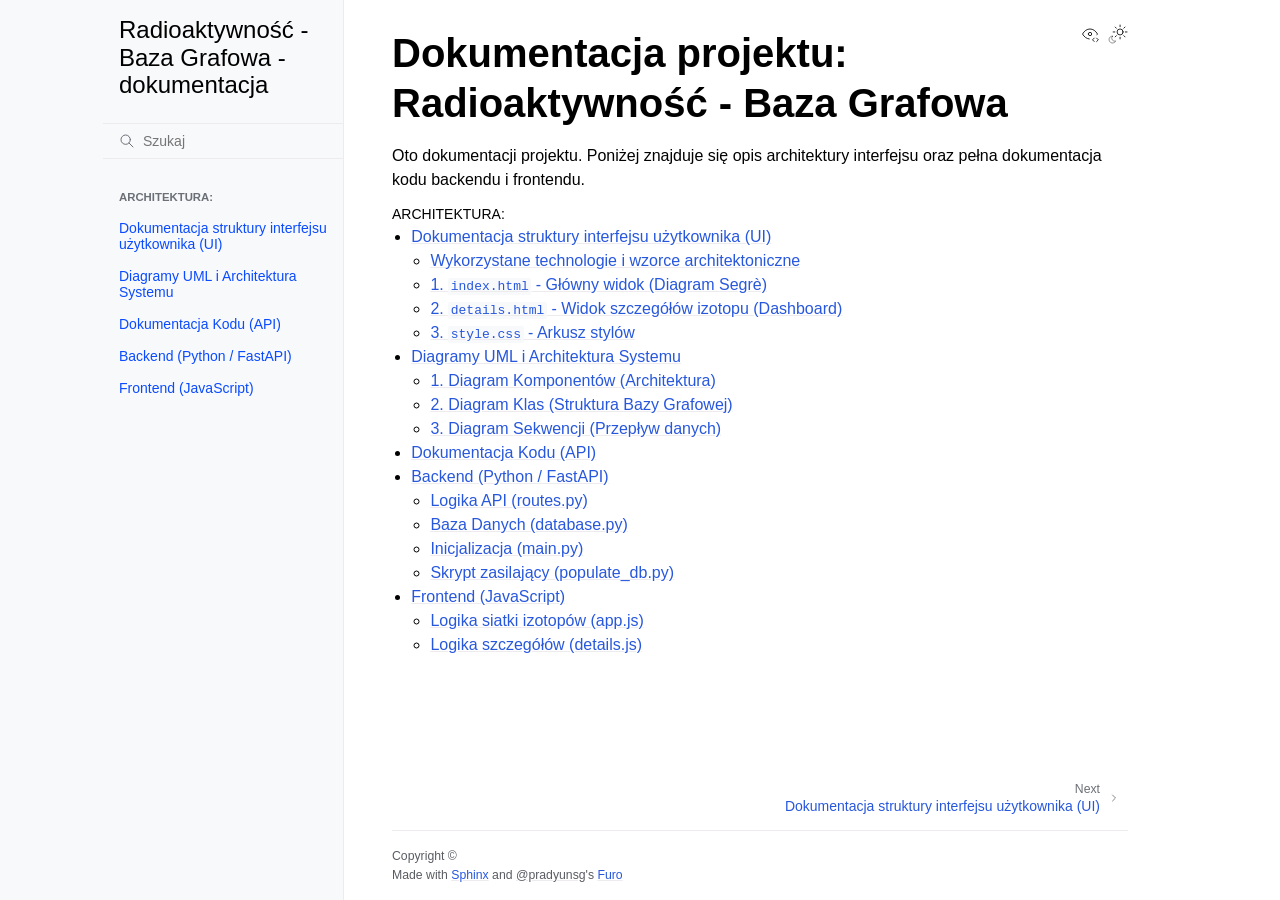
==== commit 90ea006f: "deploy: 1a158597296b954610f13ebcc3a9dafd62a12576" ====
--- a/index.html
+++ b/index.html
@@ -195,6 +195,9 @@
 <ul>
 <li class="toctree-l1"><a class="reference internal" href="ui_architecture.html">Dokumentacja struktury interfejsu użytkownika (UI)</a></li>
 <li class="toctree-l1"><a class="reference internal" href="uml_diagrams.html">Diagramy UML i Architektura Systemu</a></li>
+<li class="toctree-l1"><a class="reference internal" href="api_reference.html">Dokumentacja Kodu (API)</a></li>
+<li class="toctree-l1"><a class="reference internal" href="api_reference.html#backend-python-fastapi">Backend (Python / FastAPI)</a></li>
+<li class="toctree-l1"><a class="reference internal" href="api_reference.html#frontend-javascript">Frontend (JavaScript)</a></li>
 </ul>
 
 </div>
@@ -235,7 +238,7 @@
         <article role="main" id="furo-main-content">
           <section id="dokumentacja-projektu-radioaktywnosc-baza-grafowa">
 <h1>Dokumentacja projektu: Radioaktywność - Baza Grafowa<a class="headerlink" href="#dokumentacja-projektu-radioaktywnosc-baza-grafowa" title="Link to this heading">¶</a></h1>
-<p>Witaj w automatycznie generowanej dokumentacji projektu! Poniżej znajdziesz opis architektury interfejsu oraz pełną dokumentację kodu backendu i frontendu.</p>
+<p>Oto dokumentacji projektu. Poniżej znajduje się opis architektury interfejsu oraz pełna dokumentacja kodu backendu i frontendu.</p>
 <div class="toctree-wrapper compound">
 <p class="caption" role="heading"><span class="caption-text">Architektura:</span></p>
 <ul>
@@ -252,292 +255,21 @@
 <li class="toctree-l2"><a class="reference internal" href="uml_diagrams.html#diagram-sekwencji-przeplyw-danych">3. Diagram Sekwencji (Przepływ danych)</a></li>
 </ul>
 </li>
+<li class="toctree-l1"><a class="reference internal" href="api_reference.html">Dokumentacja Kodu (API)</a></li>
+<li class="toctree-l1"><a class="reference internal" href="api_reference.html#backend-python-fastapi">Backend (Python / FastAPI)</a><ul>
+<li class="toctree-l2"><a class="reference internal" href="api_reference.html#module-routes">Logika API (routes.py)</a></li>
+<li class="toctree-l2"><a class="reference internal" href="api_reference.html#module-database">Baza Danych (database.py)</a></li>
+<li class="toctree-l2"><a class="reference internal" href="api_reference.html#module-main">Inicjalizacja (main.py)</a></li>
+<li class="toctree-l2"><a class="reference internal" href="api_reference.html#module-populate_db">Skrypt zasilający (populate_db.py)</a></li>
+</ul>
+</li>
+<li class="toctree-l1"><a class="reference internal" href="api_reference.html#frontend-javascript">Frontend (JavaScript)</a><ul>
+<li class="toctree-l2"><a class="reference internal" href="api_reference.html#logika-siatki-izotopow-app-js">Logika siatki izotopów (app.js)</a></li>
+<li class="toctree-l2"><a class="reference internal" href="api_reference.html#logika-szczegolow-details-js">Logika szczegółów (details.js)</a></li>
+</ul>
+</li>
 </ul>
 </div>
-</section>
-<section id="backend-python-fastapi">
-<h1>Backend (Python / FastAPI)<a class="headerlink" href="#backend-python-fastapi" title="Link to this heading">¶</a></h1>
-<section id="module-routes">
-<span id="logika-api-routes-py"></span><h2>Logika API (routes.py)<a class="headerlink" href="#module-routes" title="Link to this heading">¶</a></h2>
-<dl class="py function">
-<dt class="sig sig-object py" id="routes.get_isotope_decay_chain">
-<span class="sig-prename descclassname"><span class="pre">routes.</span></span><span class="sig-name descname"><span class="pre">get_isotope_decay_chain</span></span><span class="sig-paren">(</span><em class="sig-param"><span class="n"><span class="pre">nazwa</span></span><span class="p"><span class="pre">:</span></span><span class="w"> </span><span class="n"><span class="pre">str</span></span></em><span class="sig-paren">)</span><a class="headerlink" href="#routes.get_isotope_decay_chain" title="Link to this definition">¶</a></dt>
-<dd><p>Zwraca strukturę grafu izotopu wraz z jego przodkami i potomkami w formacie Cytoscape.</p>
-<p>Endpoint odpytuje bazę Neo4j w celu znalezienia ścieżek do 15 kroków w dół (w co rozpada się izotop)
-oraz do 15 kroków w górę (co rozpada się w ten izotop). Przekształca wyniki na format
-zgodny z biblioteką frontendową Cytoscape.js.</p>
-<dl class="field-list simple">
-<dt class="field-odd">Parametry<span class="colon">:</span></dt>
-<dd class="field-odd"><p><strong>nazwa</strong> (<em>str</em>) – Nazwa głównego (centralnego) izotopu dla grafu (np. «U-238»).</p>
-</dd>
-<dt class="field-even">Zwraca<span class="colon">:</span></dt>
-<dd class="field-even"><p>Lista węzłów i krawędzi (relacji) sformatowana dla Cytoscape.js.
-Zawiera parametry takie jak id, label, type, source, target oraz prawdopodobieństwo rozpadu.</p>
-</dd>
-<dt class="field-odd">Typ zwracany<span class="colon">:</span></dt>
-<dd class="field-odd"><p>list[dict]</p>
-</dd>
-</dl>
-</dd></dl>
-
-<dl class="py function">
-<dt class="sig sig-object py" id="routes.get_isotope_details">
-<span class="sig-prename descclassname"><span class="pre">routes.</span></span><span class="sig-name descname"><span class="pre">get_isotope_details</span></span><span class="sig-paren">(</span><em class="sig-param"><span class="n"><span class="pre">nazwa</span></span><span class="p"><span class="pre">:</span></span><span class="w"> </span><span class="n"><span class="pre">str</span></span></em><span class="sig-paren">)</span><a class="headerlink" href="#routes.get_isotope_details" title="Link to this definition">¶</a></dt>
-<dd><p>Pobiera szczegółowe dane fizyczne dla konkretnego izotopu.</p>
-<p>Wyszukuje w bazie grafowej Neo4j węzeł odpowiadający podanej nazwie.
-Jeśli w bazie zapisane są dane widma (w formacie JSON), zostają one zdeserializowane.</p>
-<dl class="field-list simple">
-<dt class="field-odd">Parametry<span class="colon">:</span></dt>
-<dd class="field-odd"><p><strong>nazwa</strong> (<em>str</em>) – Pełna nazwa izotopu (np. «U-238»).</p>
-</dd>
-<dt class="field-even">Wyrzuca<span class="colon">:</span></dt>
-<dd class="field-even"><p><strong>HTTPException</strong> – Kod 404, jeśli izotop o podanej nazwie nie istnieje w bazie.</p>
-</dd>
-<dt class="field-odd">Zwraca<span class="colon">:</span></dt>
-<dd class="field-odd"><p>Szczegółowe parametry izotopu obejmujące liczbę Z, A, czas półtrwania,
-prawdopodobieństwo spontanicznego rozszczepienia (sf_prob) oraz widmo.</p>
-</dd>
-<dt class="field-even">Typ zwracany<span class="colon">:</span></dt>
-<dd class="field-even"><p>dict</p>
-</dd>
-</dl>
-</dd></dl>
-
-<dl class="py function">
-<dt class="sig sig-object py" id="routes.get_isotope_evolution">
-<span class="sig-prename descclassname"><span class="pre">routes.</span></span><span class="sig-name descname"><span class="pre">get_isotope_evolution</span></span><span class="sig-paren">(</span><em class="sig-param"><span class="n"><span class="pre">nazwa</span></span><span class="p"><span class="pre">:</span></span><span class="w"> </span><span class="n"><span class="pre">str</span></span></em><span class="sig-paren">)</span><a class="headerlink" href="#routes.get_isotope_evolution" title="Link to this definition">¶</a></dt>
-<dd><p>Oblicza ewolucję łańcucha rozpadu w czasie wykorzystując równania Batemana.</p>
-<p>Na podstawie biblioteki <cite>radioactivedecay</cite> symuluje populację izotopów potomnych
-w 50 równych krokach czasowych. Całkowity czas symulacji wynosi 5 czasów półtrwania
-badanego izotopu. Izotopy stabilne oraz posiadające nieskończony czas półtrwania
-są pomijane w obliczeniach ewolucji.</p>
-<dl class="field-list simple">
-<dt class="field-odd">Parametry<span class="colon">:</span></dt>
-<dd class="field-odd"><p><strong>nazwa</strong> (<em>str</em>) – Nazwa izotopu początkowego (np. «U-238»).</p>
-</dd>
-<dt class="field-even">Zwraca<span class="colon">:</span></dt>
-<dd class="field-even"><p>Wyniki symulacji zawierające flagę <cite>stable</cite>, czas półtrwania w sekundach (<cite>half_life_s</cite>)
-oraz listę <cite>data</cite>, w której każdy element to stan ilościowy izotopów w danym kroku czasowym.</p>
-</dd>
-<dt class="field-odd">Typ zwracany<span class="colon">:</span></dt>
-<dd class="field-odd"><p>dict</p>
-</dd>
-</dl>
-</dd></dl>
-
-<dl class="py function">
-<dt class="sig sig-object py" id="routes.get_segre_chart_data">
-<span class="sig-prename descclassname"><span class="pre">routes.</span></span><span class="sig-name descname"><span class="pre">get_segre_chart_data</span></span><span class="sig-paren">(</span><span class="sig-paren">)</span><a class="headerlink" href="#routes.get_segre_chart_data" title="Link to this definition">¶</a></dt>
-<dd><p>Pobiera minimalny zestaw danych o wszystkich izotopach niezbędny do wyrysowania siatki na frontendzie.</p>
-<p>Przeszukuje bazę Neo4j i wyciąga podstawowe parametry (liczbę atomową Z, liczbę masową A
-oraz czas półtrwania). Na podstawie czasu półtrwania przypisuje izotopom flagę stabilności.</p>
-<dl class="field-list simple">
-<dt class="field-odd">Zwraca<span class="colon">:</span></dt>
-<dd class="field-odd"><p>Lista słowników zawierająca dane izotopów. Każdy słownik posiada klucze:
-nazwa, Z, A, czas_poltrwania, nazwa_pierwiastka oraz typ.</p>
-</dd>
-<dt class="field-even">Typ zwracany<span class="colon">:</span></dt>
-<dd class="field-even"><p>list[dict]</p>
-</dd>
-</dl>
-</dd></dl>
-
-</section>
-<section id="module-database">
-<span id="baza-danych-database-py"></span><h2>Baza Danych (database.py)<a class="headerlink" href="#module-database" title="Link to this heading">¶</a></h2>
-<dl class="py class">
-<dt class="sig sig-object py" id="database.Neo4jConnection">
-<span class="property"><span class="k"><span class="pre">class</span></span><span class="w"> </span></span><span class="sig-prename descclassname"><span class="pre">database.</span></span><span class="sig-name descname"><span class="pre">Neo4jConnection</span></span><a class="headerlink" href="#database.Neo4jConnection" title="Link to this definition">¶</a></dt>
-<dd><dl class="py method">
-<dt class="sig sig-object py" id="database.Neo4jConnection.close">
-<span class="sig-name descname"><span class="pre">close</span></span><span class="sig-paren">(</span><span class="sig-paren">)</span><a class="headerlink" href="#database.Neo4jConnection.close" title="Link to this definition">¶</a></dt>
-<dd><p>Bezpiecznie zamyka aktywne połączenie (sterownik) z bazą Neo4j.</p>
-</dd></dl>
-
-</dd></dl>
-
-</section>
-<section id="module-main">
-<span id="inicjalizacja-main-py"></span><h2>Inicjalizacja (main.py)<a class="headerlink" href="#module-main" title="Link to this heading">¶</a></h2>
-<dl class="py function">
-<dt class="sig sig-object py" id="main.lifespan">
-<span class="sig-prename descclassname"><span class="pre">main.</span></span><span class="sig-name descname"><span class="pre">lifespan</span></span><span class="sig-paren">(</span><em class="sig-param"><span class="n"><span class="pre">app</span></span><span class="p"><span class="pre">:</span></span><span class="w"> </span><span class="n"><span class="pre">FastAPI</span></span></em><span class="sig-paren">)</span><a class="headerlink" href="#main.lifespan" title="Link to this definition">¶</a></dt>
-<dd><p>Zarządza cyklem życia aplikacji FastAPI.</p>
-<p>Asynchroniczny menedżer kontekstu zastępujący zdarzenia «startup» i «shutdown».
-Kod znajdujący się przed instrukcją <cite>yield</cite> wykonuje się podczas startu serwera,
-natomiast kod po <cite>yield</cite> gwarantuje bezpieczne zwolnienie zasobów przy
-wyłączaniu aplikacji (w tym przypadku zamyka połączenie ze sterownikiem bazy Neo4j).</p>
-<dl class="field-list simple">
-<dt class="field-odd">Parametry<span class="colon">:</span></dt>
-<dd class="field-odd"><p><strong>app</strong> (<em>FastAPI</em>) – Główna instancja aplikacji FastAPI.</p>
-</dd>
-</dl>
-</dd></dl>
-
-</section>
-<section id="module-populate_db">
-<span id="skrypt-zasilajacy-populate-db-py"></span><h2>Skrypt zasilający (populate_db.py)<a class="headerlink" href="#module-populate_db" title="Link to this heading">¶</a></h2>
-<dl class="py function">
-<dt class="sig sig-object py" id="populate_db.populate_entire_database">
-<span class="sig-prename descclassname"><span class="pre">populate_db.</span></span><span class="sig-name descname"><span class="pre">populate_entire_database</span></span><span class="sig-paren">(</span><span class="sig-paren">)</span><a class="headerlink" href="#populate_db.populate_entire_database" title="Link to this definition">¶</a></dt>
-<dd><p>Kompleksowo zasila bazę grafową Neo4j pełnymi danymi izotopów i relacjami rozpadów.</p>
-<p>Funkcja usuwa dotychczasowe dane z bazy, a następnie pobiera pełną listę izotopów
-z biblioteki <cite>radioactivedecay</cite>. Dla każdego niestabilnego izotopu wyciąga parametry
-(Z, A, czas półtrwania, prawdopodobieństwo SF), dołącza dane widm z pliku JSON
-wygenerowanego na podstawie biblioteki PyNE i zapisuje jako węzły w Neo4j. Odtwarza
-również drzewo rozpadów, tworząc relacje (np. ROZPAD_ALFA, ROZPAD_BETA_MINUS)
-pomiędzy izotopami, a na koniec łączy je z odpowiednimi węzłami Pierwiastków chemicznych.</p>
-<div class="admonition note">
-<p class="admonition-title">Informacja</p>
-<p>Wymaga dostępu do bazy Neo4j skonfigurowanej za pomocą zmiennych środowiskowych
-<cite>NEO4J_URI</cite>, <cite>NEO4J_USER</cite> oraz <cite>NEO4J_PASSWORD</cite>.</p>
-</div>
-</dd></dl>
-
-</section>
-</section>
-<section id="frontend-javascript">
-<h1>Frontend (JavaScript)<a class="headerlink" href="#frontend-javascript" title="Link to this heading">¶</a></h1>
-<section id="logika-siatki-izotopow-app-js">
-<h2>Logika siatki izotopów (app.js)<a class="headerlink" href="#logika-siatki-izotopow-app-js" title="Link to this heading">¶</a></h2>
-<dl class="js function">
-<dt class="sig sig-object js" id="getIsomerLevel">
-<span class="sig-name descname"><span class="n"><span class="pre">getIsomerLevel</span></span></span><span class="sig-paren">(</span><em class="sig-param"><span class="n"><span class="pre">name</span></span></em><span class="sig-paren">)</span><a class="headerlink" href="#getIsomerLevel" title="Link to this definition">¶</a></dt>
-<dd><p>Określa poziom stanu izomerycznego (wzbudzenia) izotopu na podstawie jego nazwy.</p>
-<p>Analizuje sufiksy w nazwie izotopu (takie jak «m», «m1», «n», «p»), aby sklasyfikować go
-jako stan podstawowy lub jeden ze stanów wzbudzonych. Wykorzystywane do filtrowania
-warstw na głównym wykresie.</p>
-<dl class="field-list simple">
-<dt class="field-odd">Argumenty<span class="colon">:</span></dt>
-<dd class="field-odd"><ul class="simple">
-<li><p><strong>name</strong> (<strong>string</strong>) – Nazwa izotopu do weryfikacji (np. „Tc-99m”).</p></li>
-</ul>
-</dd>
-<dt class="field-even">Zwraca<span class="colon">:</span></dt>
-<dd class="field-even"><p><strong>number</strong> – Liczba całkowita reprezentująca poziom wzbudzenia: 0 (stan podstawowy), 1, 2 lub 3.</p>
-</dd>
-</dl>
-</dd></dl>
-
-<dl class="js function">
-<dt class="sig sig-object js" id="getColorForHalfLife">
-<span class="sig-name descname"><span class="n"><span class="pre">getColorForHalfLife</span></span></span><span class="sig-paren">(</span><em class="sig-param"><span class="n"><span class="pre">hlStr</span></span></em><span class="sig-paren">)</span><a class="headerlink" href="#getColorForHalfLife" title="Link to this definition">¶</a></dt>
-<dd><p>Konwertuje tekstowy czas półtrwania na odpowiedni kolor na mapie izotopów.</p>
-<p>Rozpoznaje jednostki czasu (od nanosekund po lata), przelicza wartość na sekundy,
-a następnie używa skali logarytmicznej do wygenerowania odpowiedniego koloru z predefiniowanej
-palety termicznej (od czerwonego do niebieskiego). Izotopy stabilne są rysowane na czarno.</p>
-<dl class="field-list simple">
-<dt class="field-odd">Argumenty<span class="colon">:</span></dt>
-<dd class="field-odd"><ul class="simple">
-<li><p><strong>hlStr</strong> (<strong>string</strong>) – Czas półtrwania w postaci tekstowej wraz z jednostką (np. „4.468e9 y”, „Stable”).</p></li>
-</ul>
-</dd>
-<dt class="field-even">Zwraca<span class="colon">:</span></dt>
-<dd class="field-even"><p><strong>string</strong> – Kod koloru w formacie HEX przypisany do danego czasu półtrwania.</p>
-</dd>
-</dl>
-</dd></dl>
-
-<dl class="js function">
-<dt class="sig sig-object js" id="renderChart">
-<span class="sig-name descname"><span class="n"><span class="pre">renderChart</span></span></span><span class="sig-paren">(</span><em class="sig-param"><span class="n"><span class="pre">levelFilter</span></span></em><span class="sig-paren">)</span><a class="headerlink" href="#renderChart" title="Link to this definition">¶</a></dt>
-<dd><p>Rysuje lub aktualizuje siatkę izotopów na głównym wykresie D3.</p>
-<p>Pobiera pełny zbiór izotopów i filtruje go według wybranego poziomu izomerycznego.
-Tworzy elementy SVG w odpowiednich koordynatach Z i N. Podpina również
-zdarzenia myszy do wyświetlania dynamicznych tooltipów oraz otwierania panelu bocznego po kliknięciu.</p>
-<dl class="field-list simple">
-<dt class="field-odd">Argumenty<span class="colon">:</span></dt>
-<dd class="field-odd"><ul class="simple">
-<li><p><strong>levelFilter</strong> (<strong>number</strong>) – Poziom stanu izomerycznego (0-3), który ma zostać wyrenderowany.</p></li>
-</ul>
-</dd>
-<dt class="field-even">Zwraca<span class="colon">:</span></dt>
-<dd class="field-even"><p><strong>void</strong> – Modyfikuje bezpośrednio wyselekcjonowaną grupę SVG w DOM.</p>
-</dd>
-</dl>
-</dd></dl>
-
-<dl class="js function">
-<dt class="sig sig-object js" id="openPanel">
-<span class="sig-name descname"><span class="n"><span class="pre">openPanel</span></span></span><span class="sig-paren">(</span><em class="sig-param"><span class="n"><span class="pre">isotope</span></span></em><span class="sig-paren">)</span><a class="headerlink" href="#openPanel" title="Link to this definition">¶</a></dt>
-<dd><p>Otwiera panel boczny i wypełnia go podstawowymi danymi wybranego izotopu.</p>
-<p>Aktualizuje węzły tekstowe w DOM na podstawie przekazanego obiektu,
-zdejmując z panelu klasę ukrywającą go przed użytkownikiem.</p>
-<dl class="field-list simple">
-<dt class="field-odd">Argumenty<span class="colon">:</span></dt>
-<dd class="field-odd"><ul class="simple">
-<li><p><strong>isotope</strong> (<strong>Object</strong>) – Obiekt reprezentujący wybrany izotop (musi zawierać nazwę, Z, A, czas półtrwania oraz nazwę pierwiastka).</p></li>
-</ul>
-</dd>
-<dt class="field-even">Zwraca<span class="colon">:</span></dt>
-<dd class="field-even"><p><strong>void</strong> – Modyfikuje bezpośrednio zawartość panelu w strukturze DOM.</p>
-</dd>
-</dl>
-</dd></dl>
-
-</section>
-<section id="logika-szczegolow-details-js">
-<h2>Logika szczegółów (details.js)<a class="headerlink" href="#logika-szczegolow-details-js" title="Link to this heading">¶</a></h2>
-<dl class="js function">
-<dt class="sig sig-object js" id="drawBranchingChart">
-<span class="sig-name descname"><span class="n"><span class="pre">drawBranchingChart</span></span></span><span class="sig-paren">(</span><em class="sig-param"><span class="n"><span class="pre">edgesData</span></span></em>, <em class="sig-param"><span class="n"><span class="pre">centralNodeId</span></span></em><span class="sig-paren">)</span><a class="headerlink" href="#drawBranchingChart" title="Link to this definition">¶</a></dt>
-<dd><p>Rysuje wykres kołowy (donut chart) przedstawiający prawdopodobieństwa poszczególnych dróg rozpadu dla badanego izotopu.</p>
-<p>Funkcja filtruje krawędzie wychodzące z głównego izotopu, zamienia ich prawdopodobieństwa
-na procenty i renderuje wykres SVG przy użyciu biblioteki D3.js. Jeśli izotop jest stabilny
-(brak krawędzi wychodzących), wyświetla stosowny komunikat tekstowy zamiast wykresu.</p>
-<dl class="field-list simple">
-<dt class="field-odd">Argumenty<span class="colon">:</span></dt>
-<dd class="field-odd"><ul class="simple">
-<li><p><strong>edgesData</strong> (<strong>Array.&lt;Object&gt;</strong>) – Lista obiektów krawędzi (z grafu Cytoscape) zawierających dane o relacjach i prawdopodobieństwach rozpadu.</p></li>
-<li><p><strong>centralNodeId</strong> (<strong>string</strong>) – Identyfikator (nazwa) głównego izotopu, dla którego analizowane są rozpadu wychodzące.</p></li>
-</ul>
-</dd>
-<dt class="field-even">Zwraca<span class="colon">:</span></dt>
-<dd class="field-even"><p><strong>void</strong> – Funkcja modyfikuje bezpośrednio drzewo DOM, niczego nie zwracając.</p>
-</dd>
-</dl>
-</dd></dl>
-
-<dl class="js function">
-<dt class="sig sig-object js" id="drawEvolutionChart">
-<span class="sig-name descname"><span class="n"><span class="pre">drawEvolutionChart</span></span></span><span class="sig-paren">(</span><em class="sig-param"><span class="n"><span class="pre">evolutionResponse</span></span></em><span class="sig-paren">)</span><a class="headerlink" href="#drawEvolutionChart" title="Link to this definition">¶</a></dt>
-<dd><p>Rysuje interaktywny wykres liniowy przedstawiający ewolucję populacji izotopów w czasie (na podstawie równań Batemana).</p>
-<p>Wykorzystuje D3.js do wygenerowania wykresu ze skalą logarytmiczną na osi Y (aby uwidocznić populacje śladowe)
-oraz osią X wyrażoną w krotnościach czasu półtrwania izotopu matki. Zawiera interaktywną legendę,
-pozwalającą użytkownikowi na włączanie i wyłączanie widoczności poszczególnych izotopów na wykresie.</p>
-<dl class="field-list simple">
-<dt class="field-odd">Argumenty<span class="colon">:</span></dt>
-<dd class="field-odd"><ul class="simple">
-<li><p><strong>evolutionResponse</strong> (<strong>Object</strong>) – Obiekt JSON z danymi ewolucji pobranymi z backendu (zawiera flagę stabilności, czas półtrwania i dane historyczne).</p></li>
-</ul>
-</dd>
-<dt class="field-even">Zwraca<span class="colon">:</span></dt>
-<dd class="field-even"><p><strong>void</strong> – Funkcja modyfikuje bezpośrednio drzewo DOM.</p>
-</dd>
-</dl>
-</dd></dl>
-
-<dl class="js function">
-<dt class="sig sig-object js" id="drawSpectrumChart">
-<span class="sig-name descname"><span class="n"><span class="pre">drawSpectrumChart</span></span></span><span class="sig-paren">(</span><em class="sig-param"><span class="n"><span class="pre">spectra</span></span></em><span class="sig-paren">)</span><a class="headerlink" href="#drawSpectrumChart" title="Link to this definition">¶</a></dt>
-<dd><p>Generuje interaktywny wykres widma promieniowania jonizującego w formie wykresu igłowego (stem-and-bulb).</p>
-<p>Używa D3.js do narysowania dyskretnych linii emisyjnych dla promieniowania alfa i gamma.
-Skala X (energia w keV) wykorzystuje transformację logarytmiczną w celu lepszej czytelności
-szerokich zakresów energii. Implementuje ukryte domyślnie etykiety narzędziowe (tooltipy),
-które pojawiają się po najechaniu kursorem na prążek widma, wyświetlając dokładną energię i wydajność rozpadu.</p>
-<dl class="field-list simple">
-<dt class="field-odd">Argumenty<span class="colon">:</span></dt>
-<dd class="field-odd"><ul class="simple">
-<li><p><strong>spectra</strong> (<strong>Object|null</strong>) – Obiekt z danymi widma pobrany z bazy danych lub wartość null, jeśli izotop nie posiada dyskretnych linii emisyjnych.</p></li>
-</ul>
-</dd>
-<dt class="field-even">Zwraca<span class="colon">:</span></dt>
-<dd class="field-even"><p><strong>void</strong> – Funkcja modyfikuje bezpośrednio drzewo DOM.</p>
-</dd>
-</dl>
-</dd></dl>
-
-</section>
 </section>
 
         </article>
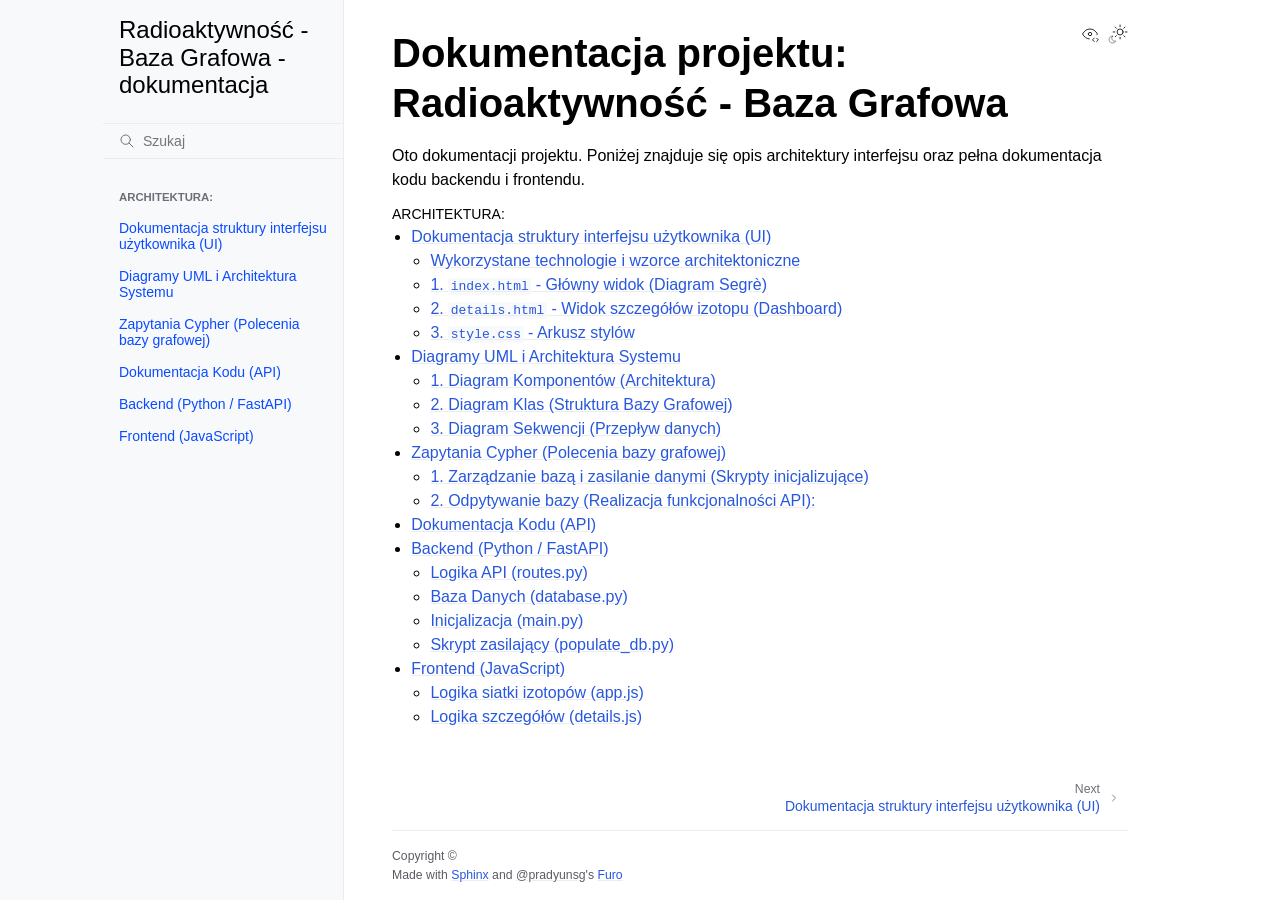
==== commit d33e7fe9: "deploy: b8d0606ee85cef8dff63d503b528c8e7ceb55233" ====
--- a/index.html
+++ b/index.html
@@ -195,6 +195,7 @@
 <ul>
 <li class="toctree-l1"><a class="reference internal" href="ui_architecture.html">Dokumentacja struktury interfejsu użytkownika (UI)</a></li>
 <li class="toctree-l1"><a class="reference internal" href="uml_diagrams.html">Diagramy UML i Architektura Systemu</a></li>
+<li class="toctree-l1"><a class="reference internal" href="cypher_queries.html">Zapytania Cypher (Polecenia bazy grafowej)</a></li>
 <li class="toctree-l1"><a class="reference internal" href="api_reference.html">Dokumentacja Kodu (API)</a></li>
 <li class="toctree-l1"><a class="reference internal" href="api_reference.html#backend-python-fastapi">Backend (Python / FastAPI)</a></li>
 <li class="toctree-l1"><a class="reference internal" href="api_reference.html#frontend-javascript">Frontend (JavaScript)</a></li>
@@ -255,6 +256,11 @@
 <li class="toctree-l2"><a class="reference internal" href="uml_diagrams.html#diagram-sekwencji-przeplyw-danych">3. Diagram Sekwencji (Przepływ danych)</a></li>
 </ul>
 </li>
+<li class="toctree-l1"><a class="reference internal" href="cypher_queries.html">Zapytania Cypher (Polecenia bazy grafowej)</a><ul>
+<li class="toctree-l2"><a class="reference internal" href="cypher_queries.html#zarzadzanie-baza-i-zasilanie-danymi-skrypty-inicjalizujace">1. Zarządzanie bazą i zasilanie danymi (Skrypty inicjalizujące)</a></li>
+<li class="toctree-l2"><a class="reference internal" href="cypher_queries.html#odpytywanie-bazy-realizacja-funkcjonalnosci-api">2. Odpytywanie bazy (Realizacja funkcjonalności API):</a></li>
+</ul>
+</li>
 <li class="toctree-l1"><a class="reference internal" href="api_reference.html">Dokumentacja Kodu (API)</a></li>
 <li class="toctree-l1"><a class="reference internal" href="api_reference.html#backend-python-fastapi">Backend (Python / FastAPI)</a><ul>
 <li class="toctree-l2"><a class="reference internal" href="api_reference.html#module-routes">Logika API (routes.py)</a></li>
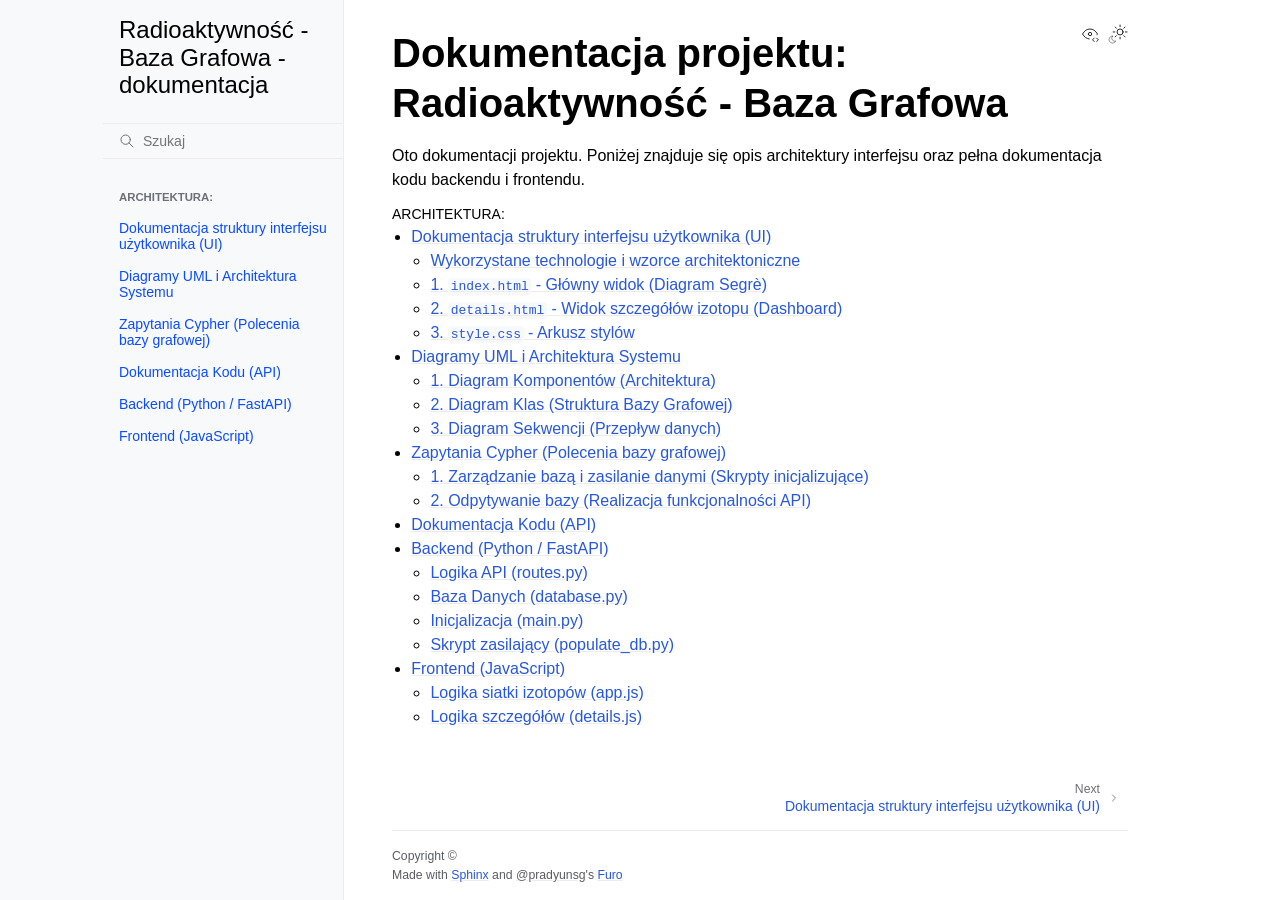
==== commit 84320408: "deploy: ce7378ae1b1ccb069622858d3d9fd4866aa2d0dd" ====
--- a/index.html
+++ b/index.html
@@ -258,7 +258,7 @@
 </li>
 <li class="toctree-l1"><a class="reference internal" href="cypher_queries.html">Zapytania Cypher (Polecenia bazy grafowej)</a><ul>
 <li class="toctree-l2"><a class="reference internal" href="cypher_queries.html#zarzadzanie-baza-i-zasilanie-danymi-skrypty-inicjalizujace">1. Zarządzanie bazą i zasilanie danymi (Skrypty inicjalizujące)</a></li>
-<li class="toctree-l2"><a class="reference internal" href="cypher_queries.html#odpytywanie-bazy-realizacja-funkcjonalnosci-api">2. Odpytywanie bazy (Realizacja funkcjonalności API):</a></li>
+<li class="toctree-l2"><a class="reference internal" href="cypher_queries.html#odpytywanie-bazy-realizacja-funkcjonalnosci-api">2. Odpytywanie bazy (Realizacja funkcjonalności API)</a></li>
 </ul>
 </li>
 <li class="toctree-l1"><a class="reference internal" href="api_reference.html">Dokumentacja Kodu (API)</a></li>
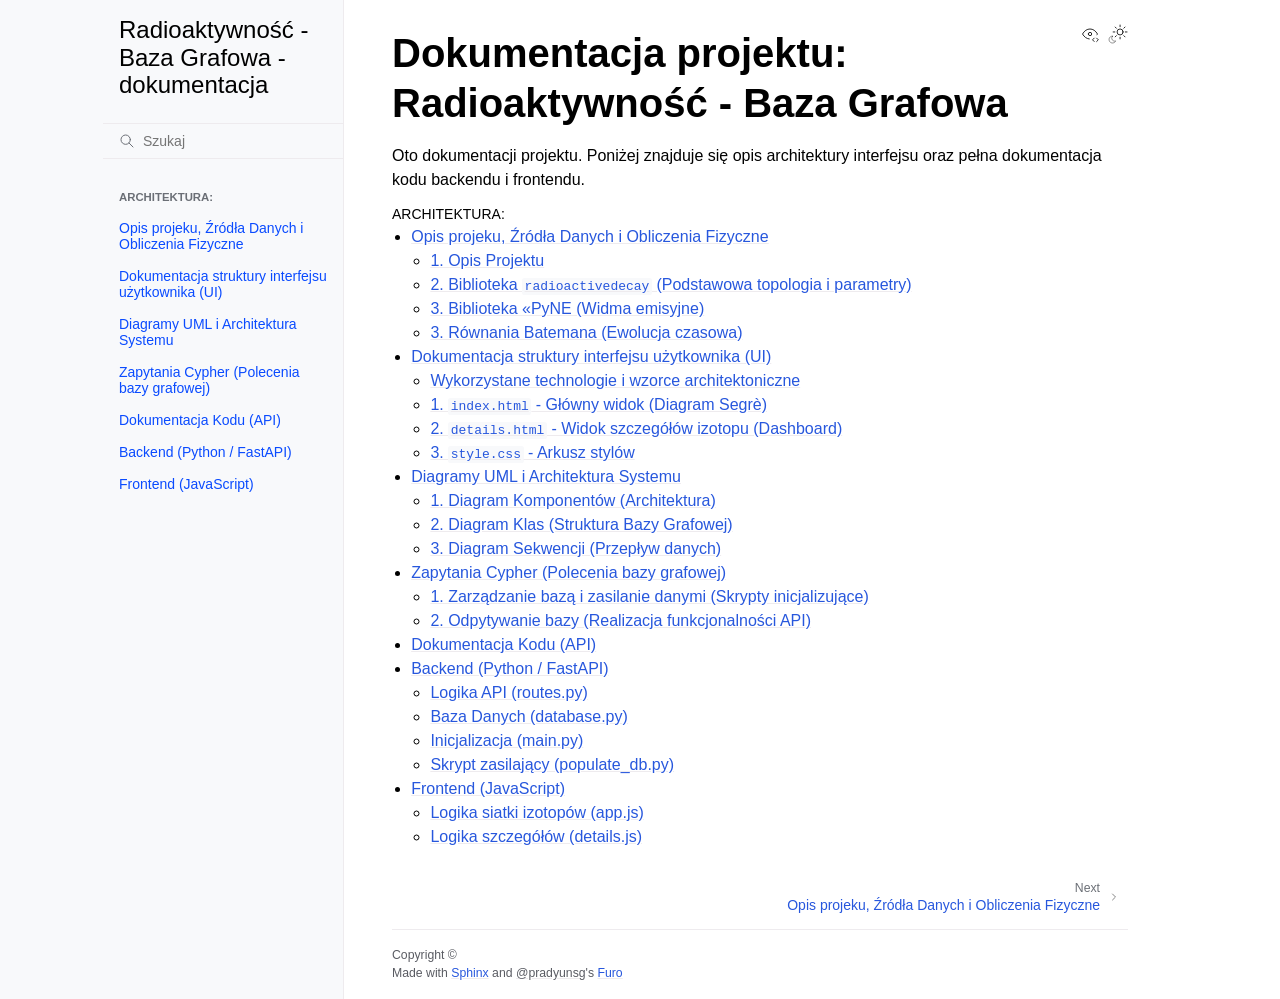
==== commit ee3e5a89: "deploy: fe632ccf71b58319ef30934a372e5a4ec2bcca3c" ====
--- a/index.html
+++ b/index.html
@@ -3,7 +3,7 @@
   <head><meta charset="utf-8">
     <meta name="viewport" content="width=device-width,initial-scale=1">
     <meta name="color-scheme" content="light dark"><meta name="viewport" content="width=device-width, initial-scale=1" />
-<link rel="index" title="Indeks" href="genindex.html"><link rel="search" title="Szukaj" href="search.html"><link rel="next" title="Dokumentacja struktury interfejsu użytkownika (UI)" href="ui_architecture.html">
+<link rel="index" title="Indeks" href="genindex.html"><link rel="search" title="Szukaj" href="search.html"><link rel="next" title="Opis projeku, Źródła Danych i Obliczenia Fizyczne" href="project_description.html">
 
     <!-- Generated with Sphinx 9.0.4 and Furo 2025.12.19 -->
         <title>Radioaktywność - Baza Grafowa - dokumentacja</title>
@@ -193,6 +193,7 @@
 <div id="searchbox"></div><div class="sidebar-scroll"><div class="sidebar-tree">
   <p class="caption" role="heading"><span class="caption-text">Architektura:</span></p>
 <ul>
+<li class="toctree-l1"><a class="reference internal" href="project_description.html">Opis projeku, Źródła Danych i Obliczenia Fizyczne</a></li>
 <li class="toctree-l1"><a class="reference internal" href="ui_architecture.html">Dokumentacja struktury interfejsu użytkownika (UI)</a></li>
 <li class="toctree-l1"><a class="reference internal" href="uml_diagrams.html">Diagramy UML i Architektura Systemu</a></li>
 <li class="toctree-l1"><a class="reference internal" href="cypher_queries.html">Zapytania Cypher (Polecenia bazy grafowej)</a></li>
@@ -243,6 +244,13 @@
 <div class="toctree-wrapper compound">
 <p class="caption" role="heading"><span class="caption-text">Architektura:</span></p>
 <ul>
+<li class="toctree-l1"><a class="reference internal" href="project_description.html">Opis projeku, Źródła Danych i Obliczenia Fizyczne</a><ul>
+<li class="toctree-l2"><a class="reference internal" href="project_description.html#opis-projektu">1. Opis Projektu</a></li>
+<li class="toctree-l2"><a class="reference internal" href="project_description.html#biblioteka-radioactivedecay-podstawowa-topologia-i-parametry">2. Biblioteka <code class="docutils literal notranslate"><span class="pre">radioactivedecay</span></code> (Podstawowa topologia i parametry)</a></li>
+<li class="toctree-l2"><a class="reference internal" href="project_description.html#biblioteka-pyne-widma-emisyjne">3. Biblioteka «PyNE (Widma emisyjne)</a></li>
+<li class="toctree-l2"><a class="reference internal" href="project_description.html#rownania-batemana-ewolucja-czasowa">3. Równania Batemana (Ewolucja czasowa)</a></li>
+</ul>
+</li>
 <li class="toctree-l1"><a class="reference internal" href="ui_architecture.html">Dokumentacja struktury interfejsu użytkownika (UI)</a><ul>
 <li class="toctree-l2"><a class="reference internal" href="ui_architecture.html#wykorzystane-technologie-i-wzorce-architektoniczne">Wykorzystane technologie i wzorce architektoniczne</a></li>
 <li class="toctree-l2"><a class="reference internal" href="ui_architecture.html#index-html-glowny-widok-diagram-segre">1. <code class="docutils literal notranslate"><span class="pre">index.html</span></code> - Główny widok (Diagram Segrè)</a></li>
@@ -283,12 +291,12 @@
       <footer>
         
         <div class="related-pages">
-          <a class="next-page" href="ui_architecture.html">
+          <a class="next-page" href="project_description.html">
               <div class="page-info">
                 <div class="context">
                   <span>Next</span>
                 </div>
-                <div class="title">Dokumentacja struktury interfejsu użytkownika (UI)</div>
+                <div class="title">Opis projeku, Źródła Danych i Obliczenia Fizyczne</div>
               </div>
               <svg class="furo-related-icon"><use href="#svg-arrow-right"></use></svg>
             </a>
